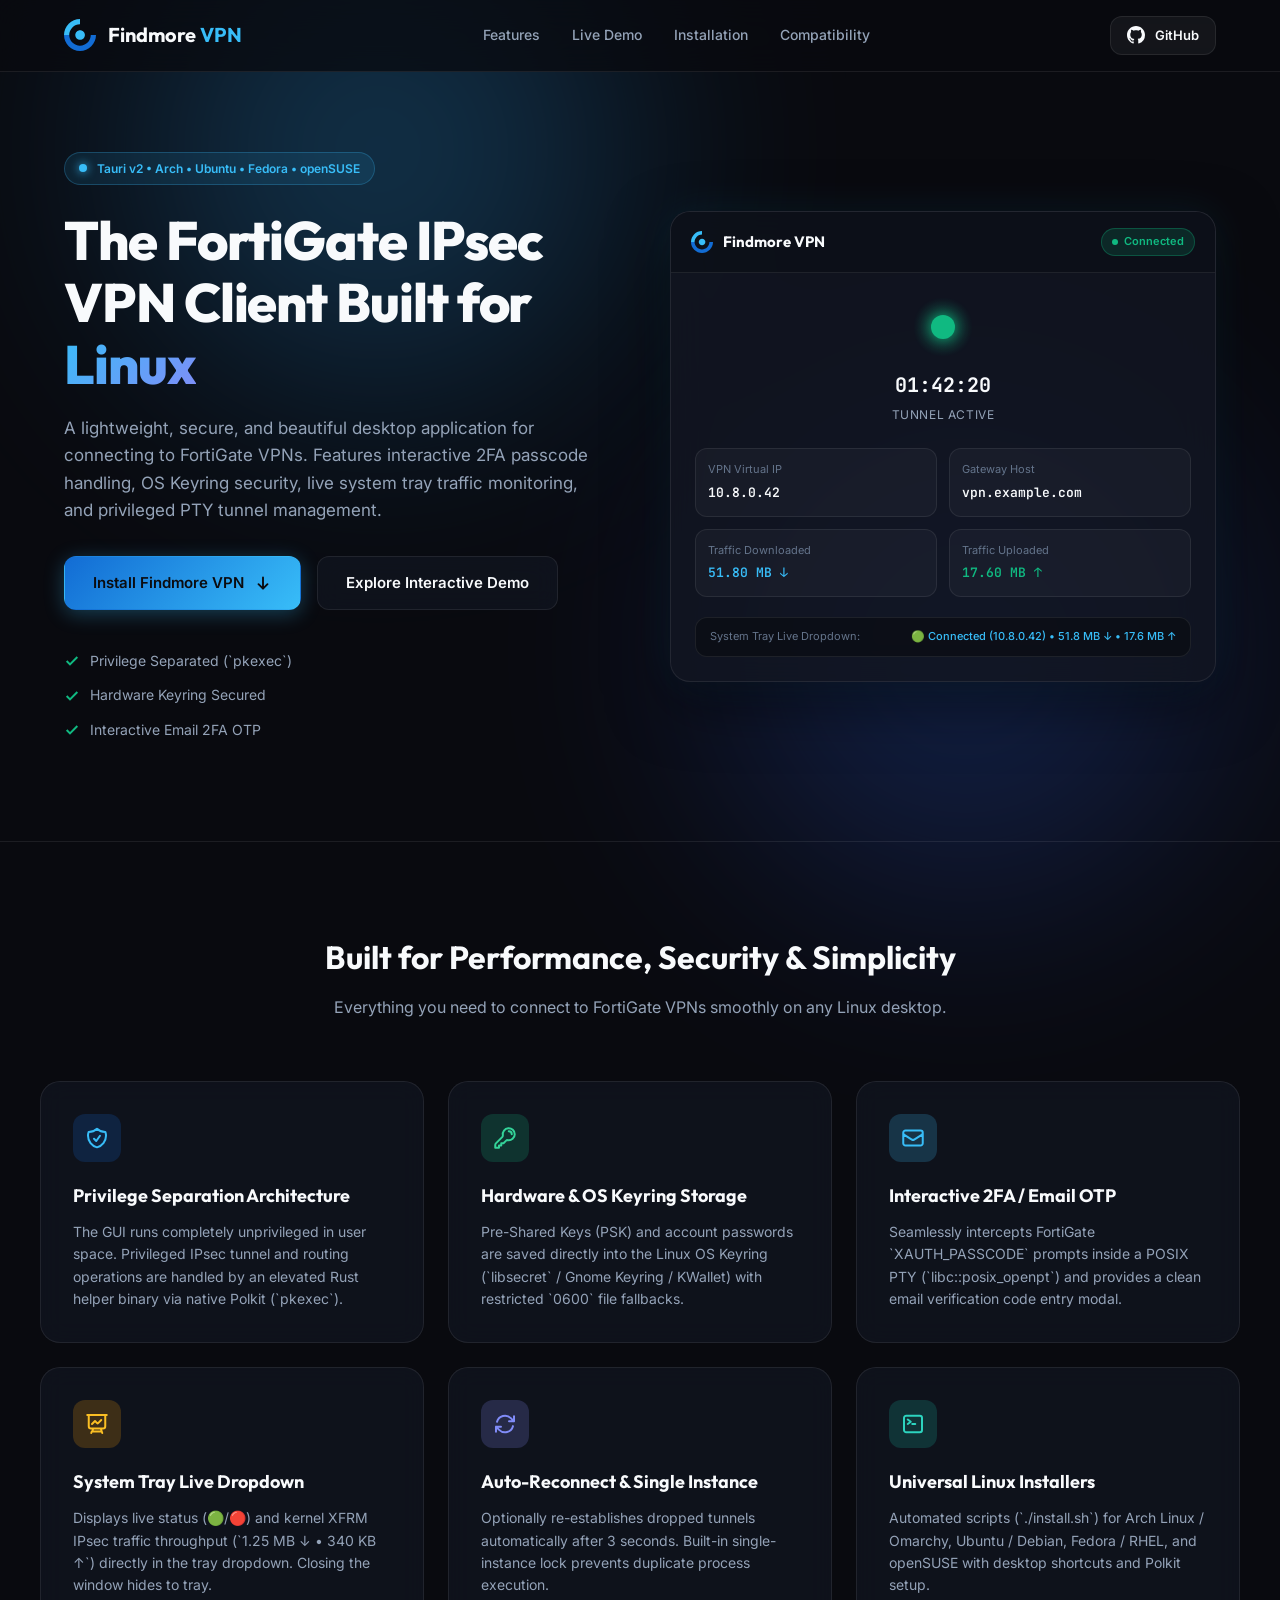
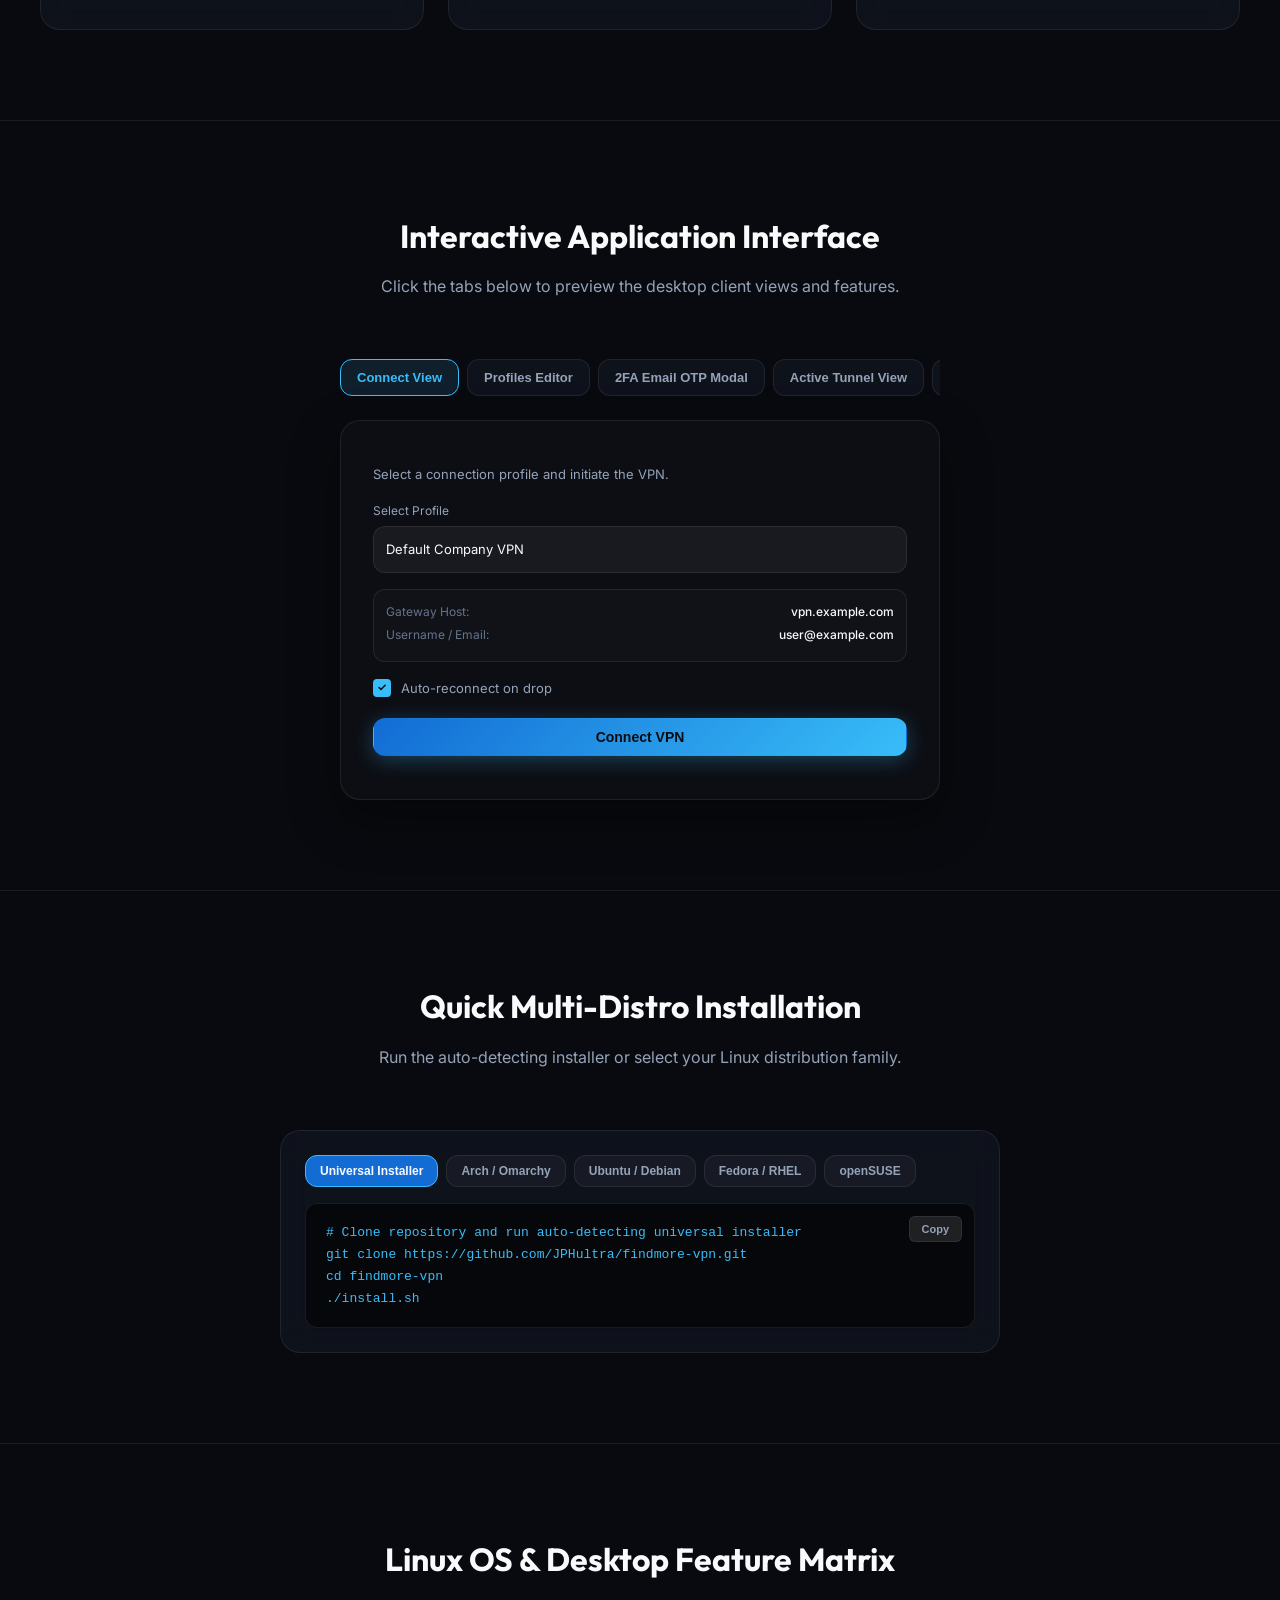
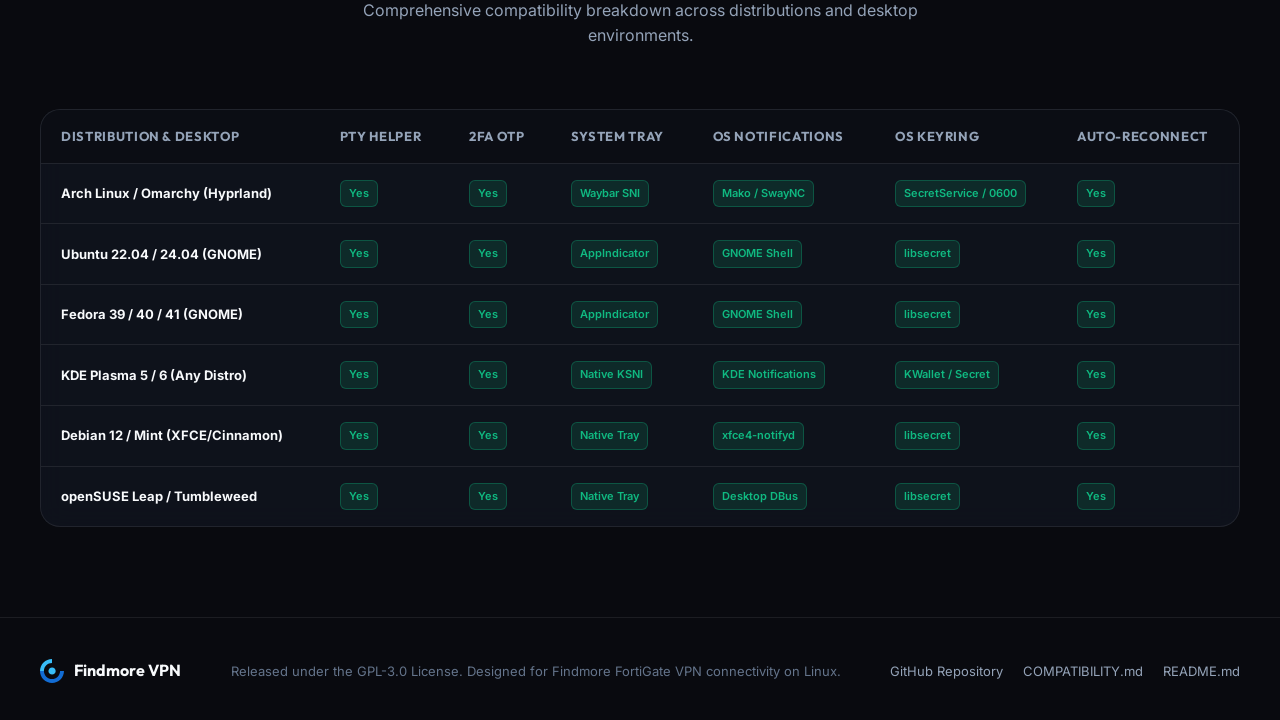
==== docs/index.html @ 44053bd9 "docs: initialize documentation site with landing page and custom branding assets" ====
<!DOCTYPE html>
<html lang="en">

<head>
  <meta charset="UTF-8">
  <meta name="viewport" content="width=device-width, initial-scale=1.0, viewport-fit=cover">
  <title>Findmore FortiGate VPN Client — Lightweight Linux Desktop GUI</title>
  <meta name="description"
    content="A lightweight, secure, and beautiful desktop application for connecting to FortiGate IPsec VPNs on Linux with interactive 2FA, system tray metrics, and OS Keyring integration.">
  <link rel="icon" type="image/svg+xml" href="./assets/findmore_simple_icon.svg">
  <link rel="preconnect" href="https://fonts.googleapis.com">
  <link rel="preconnect" href="https://fonts.gstatic.com" crossorigin>
  <link href="https://fonts.googleapis.com/css2?family=Inter:wght@400;500;600;700&family=Outfit:wght@600;700;800&family=JetBrains+Mono:wght@500;600&display=swap" rel="stylesheet">
  <link rel="stylesheet" href="./styles.css">
</head>

<body>
  <!-- BACKGROUND GLOW EFFECTS -->
  <div class="bg-glow glow-1"></div>
  <div class="bg-glow glow-2"></div>

  <!-- NAVIGATION HEADER -->
  <header class="navbar">
    <div class="nav-container">
      <a href="#" class="brand-link">
        <img src="./assets/findmore_simple_icon.svg" alt="Findmore Logo" class="brand-logo">
        <span class="brand-title">Findmore <span class="brand-accent">VPN</span></span>
      </a>

      <nav class="nav-links">
        <a href="#features">Features</a>
        <a href="#demo">Live Demo</a>
        <a href="#installation">Installation</a>
        <a href="#compatibility">Compatibility</a>
      </nav>

      <div class="nav-actions">
        <a href="https://github.com/JPHultra/findmore-vpn" target="_blank" rel="noopener" class="btn btn-nav">
          <svg class="btn-icon" viewBox="0 0 24 24" fill="currentColor">
            <path
              d="M12 0C5.37 0 0 5.37 0 12c0 5.31 3.435 9.795 8.205 11.385.6.105.825-.255.825-.57 0-.285-.015-1.23-.015-2.235-3.015.555-3.795-.735-4.035-1.41-.135-.345-.72-1.41-1.23-1.695-.42-.225-1.02-.78-.015-.795.945-.015 1.62.87 1.845 1.23 1.08 1.815 2.805 1.305 3.495.99.105-.78.42-1.305.765-1.605-2.67-.3-5.46-1.335-5.46-5.925 0-1.305.465-2.385 1.23-3.225-.12-.3-.54-1.53.12-3.18 0 0 1.005-.315 3.3 1.23.96-.27 1.98-.405 3-.405s2.04.135 3 .405c2.295-1.56 3.3-1.23 3.3-1.23.66 1.65.24 2.88.12 3.18.765.84 1.23 1.905 1.23 3.225 0 4.605-2.805 5.625-5.475 5.925.435.375.81 1.095.81 2.22 0 1.605-.015 2.895-.015 3.3 0 .315.225.69.825.57A12.02 12.02 0 0024 12c0-6.63-5.37-12-12-12z" />
          </svg>
          <span>GitHub</span>
        </a>
      </div>
    </div>
  </header>

  <main>
    <!-- HERO SECTION -->
    <section class="hero-section">
      <div class="hero-container">
        <div class="hero-content">
          <div class="badge-pill">
            <span class="pulse-dot"></span>
            <span>Tauri v2 • Arch • Ubuntu • Fedora • openSUSE</span>
          </div>

          <h1 class="hero-title">
            The FortiGate IPsec VPN Client Built for <span class="gradient-text">Linux</span>
          </h1>

          <p class="hero-description">
            A lightweight, secure, and beautiful desktop application for connecting to FortiGate VPNs. Features interactive 2FA passcode handling, OS Keyring security, live system tray traffic monitoring, and privileged PTY tunnel management.
          </p>

          <div class="hero-cta">
            <a href="#installation" class="btn btn-primary btn-hero">
              <span>Install Findmore VPN</span>
              <svg class="btn-icon" viewBox="0 0 24 24" fill="none" stroke="currentColor" stroke-width="2.5">
                <path stroke-linecap="round" stroke-linejoin="round" d="M12 4.5v15m0 0l6-6m-6 6l-6-6" />
              </svg>
            </a>
            <a href="#demo" class="btn btn-secondary btn-hero">
              <span>Explore Interactive Demo</span>
            </a>
          </div>

          <div class="hero-highlights">
            <div class="highlight-item">
              <svg class="check-icon" viewBox="0 0 24 24" fill="none" stroke="currentColor" stroke-width="3">
                <polyline points="20 6 9 17 4 12"></polyline>
              </svg>
              <span>Privilege Separated (`pkexec`)</span>
            </div>
            <div class="highlight-item">
              <svg class="check-icon" viewBox="0 0 24 24" fill="none" stroke="currentColor" stroke-width="3">
                <polyline points="20 6 9 17 4 12"></polyline>
              </svg>
              <span>Hardware Keyring Secured</span>
            </div>
            <div class="highlight-item">
              <svg class="check-icon" viewBox="0 0 24 24" fill="none" stroke="currentColor" stroke-width="3">
                <polyline points="20 6 9 17 4 12"></polyline>
              </svg>
              <span>Interactive Email 2FA OTP</span>
            </div>
          </div>
        </div>

        <!-- HERO APP PREVIEW MOCKUP -->
        <div class="hero-preview">
          <div class="app-card-frame">
            <div class="app-header-bar">
              <div class="app-title-group">
                <img src="./assets/findmore_simple_icon.svg" alt="App Logo" class="app-header-logo">
                <span class="app-header-text">Findmore VPN</span>
              </div>
              <div class="app-status-badge status-connected">
                <span class="status-dot"></span>
                <span>Connected</span>
              </div>
            </div>

            <div class="app-body-preview">
              <div class="hero-connected-hero">
                <div class="glowing-circle">
                  <div class="glow-core"></div>
                </div>
                <div class="uptime-badge">
                  <span id="demo-uptime">01:42:18</span>
                </div>
                <div class="hero-status-text">Tunnel Active</div>
              </div>

              <div class="preview-metrics-grid">
                <div class="preview-metric-box">
                  <span class="metric-label">VPN Virtual IP</span>
                  <span class="metric-value">10.8.0.42</span>
                </div>
                <div class="preview-metric-box">
                  <span class="metric-label">Gateway Host</span>
                  <span class="metric-value">vpn.example.com</span>
                </div>
                <div class="preview-metric-box">
                  <span class="metric-label">Traffic Downloaded</span>
                  <span class="metric-value text-accent">51.80 MB ↓</span>
                </div>
                <div class="preview-metric-box">
                  <span class="metric-label">Traffic Uploaded</span>
                  <span class="metric-value text-success">17.60 MB ↑</span>
                </div>
              </div>

              <div class="preview-tray-strip">
                <span class="tray-strip-label">System Tray Live Dropdown:</span>
                <span class="tray-strip-val">🟢 Connected (10.8.0.42) • 51.8 MB ↓ • 17.6 MB ↑</span>
              </div>
            </div>
          </div>
        </div>
      </div>
    </section>

    <!-- FEATURES GRID SECTION -->
    <section id="features" class="features-section">
      <div class="section-container">
        <div class="section-header">
          <h2 class="section-title">Built for Performance, Security & Simplicity</h2>
          <p class="section-subtitle">Everything you need to connect to FortiGate VPNs smoothly on any Linux desktop.</p>
        </div>

        <div class="features-grid">
          <!-- Feature 1 -->
          <div class="feature-card">
            <div class="feature-icon-wrapper icon-blue">
              <svg viewBox="0 0 24 24" fill="none" stroke="currentColor" stroke-width="2">
                <path stroke-linecap="round" stroke-linejoin="round"
                  d="M9 12.75L11.25 15 15 9.75m-3-7.036A11.959 11.959 0 013.598 6 11.99 11.99 0 003 9.749c0 5.592 3.824 10.29 9 11.623 5.176-1.332 9-6.03 9-11.622 0-1.31-.21-2.571-.598-3.751A11.959 11.959 0 0112 2.714z" />
              </svg>
            </div>
            <h3 class="feature-title">Privilege Separation Architecture</h3>
            <p class="feature-text">
              The GUI runs completely unprivileged in user space. Privileged IPsec tunnel and routing operations are handled by an elevated Rust helper binary via native Polkit (`pkexec`).
            </p>
          </div>

          <!-- Feature 2 -->
          <div class="feature-card">
            <div class="feature-icon-wrapper icon-emerald">
              <svg viewBox="0 0 24 24" fill="none" stroke="currentColor" stroke-width="2">
                <path stroke-linecap="round" stroke-linejoin="round"
                  d="M15.75 5.25a3 3 0 013 3m3 0a6 6 0 01-7.029 5.912c-.563-.097-1.159.026-1.563.43L10.5 17.25H8.25v2.25H6v2.25H2.25v-2.818c0-.597.237-1.17.659-1.591l6.499-6.499c.404-.404.527-1 .43-1.563A6 6 0 1121.75 8.25z" />
              </svg>
            </div>
            <h3 class="feature-title">Hardware & OS Keyring Storage</h3>
            <p class="feature-text">
              Pre-Shared Keys (PSK) and account passwords are saved directly into the Linux OS Keyring (`libsecret` / Gnome Keyring / KWallet) with restricted `0600` file fallbacks.
            </p>
          </div>

          <!-- Feature 3 -->
          <div class="feature-card">
            <div class="feature-icon-wrapper icon-sky">
              <svg viewBox="0 0 24 24" fill="none" stroke="currentColor" stroke-width="2">
                <path stroke-linecap="round" stroke-linejoin="round"
                  d="M21.75 6.75v10.5a2.25 2.25 0 01-2.25 2.25h-15a2.25 2.25 0 01-2.25-2.25V6.75m19.5 0A2.25 2.25 0 0019.5 4.5h-15a2.25 2.25 0 00-2.25 2.25m19.5 0v.243a2.25 2.25 0 01-1.07 1.916l-7.5 4.615a2.25 2.25 0 01-2.36 0L3.32 8.91a2.25 2.25 0 01-1.07-1.916V6.75" />
              </svg>
            </div>
            <h3 class="feature-title">Interactive 2FA / Email OTP</h3>
            <p class="feature-text">
              Seamlessly intercepts FortiGate `XAUTH_PASSCODE` prompts inside a POSIX PTY (`libc::posix_openpt`) and provides a clean email verification code entry modal.
            </p>
          </div>

          <!-- Feature 4 -->
          <div class="feature-card">
            <div class="feature-icon-wrapper icon-amber">
              <svg viewBox="0 0 24 24" fill="none" stroke="currentColor" stroke-width="2">
                <path stroke-linecap="round" stroke-linejoin="round"
                  d="M3.75 3v11.25A2.25 2.25 0 006 16.5h2.25M3.75 3h-1.5m1.5 0h16.5m0 0h1.5m-1.5 0v11.25A2.25 2.25 0 0118 16.5h-2.25m-7.5 0h7.5m-7.5 0l-1 3m8.5-3l1 3m0 0l.5 1.5m-1-1.5h-9.5m0 0l-.5 1.5m.75-9l3-3 2.1 2.1a.75.75 0 001.06 0l3.09-3.09" />
              </svg>
            </div>
            <h3 class="feature-title">System Tray Live Dropdown</h3>
            <p class="feature-text">
              Displays live status (🟢/🔴) and kernel XFRM IPsec traffic throughput (`1.25 MB ↓ • 340 KB ↑`) directly in the tray dropdown. Closing the window hides to tray.
            </p>
          </div>

          <!-- Feature 5 -->
          <div class="feature-card">
            <div class="feature-icon-wrapper icon-purple">
              <svg viewBox="0 0 24 24" fill="none" stroke="currentColor" stroke-width="2">
                <path stroke-linecap="round" stroke-linejoin="round"
                  d="M16.023 9.348h4.992v-.001M2.985 19.644v-4.992m0 0h4.992m-4.993 0l3.181 3.183a8.25 8.25 0 0013.803-3.7M4.031 9.865a8.25 8.25 0 0113.803-3.7l3.181 3.182m0-4.991v4.99" />
              </svg>
            </div>
            <h3 class="feature-title">Auto-Reconnect & Single Instance</h3>
            <p class="feature-text">
              Optionally re-establishes dropped tunnels automatically after 3 seconds. Built-in single-instance lock prevents duplicate process execution.
            </p>
          </div>

          <!-- Feature 6 -->
          <div class="feature-card">
            <div class="feature-icon-wrapper icon-teal">
              <svg viewBox="0 0 24 24" fill="none" stroke="currentColor" stroke-width="2">
                <path stroke-linecap="round" stroke-linejoin="round"
                  d="M6.75 7.5l3 2.25-3 2.25m4.5 0h3m-9 8.25h13.5A2.25 2.25 0 0021 18V6a2.25 2.25 0 00-2.25-2.25H5.25A2.25 2.25 0 003 6v12a2.25 2.25 0 002.25 2.25z" />
              </svg>
            </div>
            <h3 class="feature-title">Universal Linux Installers</h3>
            <p class="feature-text">
              Automated scripts (`./install.sh`) for Arch Linux / Omarchy, Ubuntu / Debian, Fedora / RHEL, and openSUSE with desktop shortcuts and Polkit setup.
            </p>
          </div>
        </div>
      </div>
    </section>

    <!-- INTERACTIVE DEMO / PREVIEW SECTION -->
    <section id="demo" class="demo-section">
      <div class="section-container">
        <div class="section-header">
          <h2 class="section-title">Interactive Application Interface</h2>
          <p class="section-subtitle">Click the tabs below to preview the desktop client views and features.</p>
        </div>

        <div class="demo-widget">
          <div class="demo-tabs">
            <button class="demo-tab-btn active" data-view="connect">Connect View</button>
            <button class="demo-tab-btn" data-view="profiles">Profiles Editor</button>
            <button class="demo-tab-btn" data-view="otp">2FA Email OTP Modal</button>
            <button class="demo-tab-btn" data-view="connected">Active Tunnel View</button>
            <button class="demo-tab-btn" data-view="logs">Log Drawer</button>
            <button class="demo-tab-btn" data-view="tray">System Tray Menu</button>
          </div>

          <div class="demo-window-frame">
            <!-- TAB 1: CONNECT VIEW -->
            <div id="demo-view-connect" class="demo-view-pane active">
              <div class="mock-form">
                <div class="mock-instructions">Select a connection profile and initiate the VPN.</div>

                <div class="mock-field">
                  <label>Select Profile</label>
                  <div class="mock-select">Default Company VPN</div>
                </div>

                <div class="mock-card">
                  <div class="mock-card-row">
                    <span class="label">Gateway Host:</span>
                    <span class="val">vpn.example.com</span>
                  </div>
                  <div class="mock-card-row">
                    <span class="label">Username / Email:</span>
                    <span class="val">user@example.com</span>
                  </div>
                </div>

                <div class="mock-checkbox-row">
                  <div class="mock-checkbox checked">✓</div>
                  <span>Auto-reconnect on drop</span>
                </div>

                <button class="btn btn-primary btn-block">Connect VPN</button>
              </div>
            </div>

            <!-- TAB 2: PROFILES EDITOR -->
            <div id="demo-view-profiles" class="demo-view-pane">
              <div class="mock-form">
                <div class="mock-instructions">Create, edit, or delete your VPN connection profiles.</div>

                <div class="mock-keyring-badge">
                  <svg viewBox="0 0 24 24" fill="none" stroke="currentColor" stroke-width="2" class="keyring-icon">
                    <path stroke-linecap="round" stroke-linejoin="round" d="M16.5 10.5V6.75a4.5 4.5 0 10-9 0v3.75m-.75 11.25h10.5a2.25 2.25 0 002.25-2.25v-6.75a2.25 2.25 0 00-2.25-2.25H6.75a2.25 2.25 0 00-2.25 2.25v6.75a2.25 2.25 0 002.25 2.25z" />
                  </svg>
                  <span>Credentials Secured in OS Keyring</span>
                </div>

                <div class="mock-field">
                  <label>Profile Name</label>
                  <div class="mock-input-field">Production Gateway</div>
                </div>

                <div class="mock-field">
                  <label>VPN Gateway Host / IP</label>
                  <div class="mock-input-field">vpn.example.com</div>
                </div>

                <div class="mock-field">
                  <label>Remote Identity (IP)</label>
                  <div class="mock-input-field">203.0.113.50</div>
                </div>

                <div class="mock-field">
                  <label>Username / Email</label>
                  <div class="mock-input-field">user@example.com</div>
                </div>

                <div class="mock-field">
                  <label>Pre-Shared Key (PSK)</label>
                  <div class="mock-input-field">•••••••••••••••• 👁️</div>
                </div>

                <div class="mock-field">
                  <label>Account Password</label>
                  <div class="mock-input-field">•••••••••••••••• 👁️</div>
                </div>

                <div class="mock-btn-group">
                  <button class="btn btn-danger">Delete Profile</button>
                  <button class="btn btn-primary">Save Profile</button>
                </div>
              </div>
            </div>

            <!-- TAB 3: OTP MODAL -->
            <div id="demo-view-otp" class="demo-view-pane">
              <div class="mock-otp-modal">
                <div class="otp-badge-icon">✉️</div>
                <h3 class="mock-heading">Two-Factor Authentication</h3>
                <p class="mock-subtext">Please enter the security verification code sent to your email.</p>

                <div class="mock-input-box">849201</div>

                <div class="mock-btn-group">
                  <button class="btn btn-secondary">Cancel</button>
                  <button class="btn btn-primary">Verify Code</button>
                </div>
              </div>
            </div>

            <!-- TAB 4: CONNECTED -->
            <div id="demo-view-connected" class="demo-view-pane">
              <div class="mock-connected-hero">
                <div class="glowing-circle">
                  <div class="glow-core"></div>
                </div>
                <div class="uptime-badge">
                  <span>00:45:12</span>
                </div>
                <div class="connection-status-text">Connected</div>
              </div>

              <div class="mock-info-card">
                <div class="mock-info-row">
                  <span>VPN Virtual IP</span>
                  <span class="val">10.8.0.42</span>
                </div>
                <div class="mock-info-row">
                  <span>Gateway Host</span>
                  <span class="val">vpn.example.com</span>
                </div>
                <div class="mock-info-row">
                  <span>Remote Identity</span>
                  <span class="val">203.0.113.50</span>
                </div>
                <div class="mock-info-row">
                  <span>Protocol / Mode</span>
                  <span class="val">ESP / NAT-T</span>
                </div>
              </div>

              <div class="mock-traffic-strip">
                <div>⬇️ 12.45 MB Received</div>
                <div>⬆️ 3.82 MB Sent</div>
              </div>

              <button class="btn btn-danger btn-block" style="margin-top:16px;">Disconnect</button>
            </div>

            <!-- TAB 5: LOG DRAWER -->
            <div id="demo-view-logs" class="demo-view-pane">
              <div class="mock-log-drawer">
                <div class="mock-log-header">
                  <div class="mock-log-tabs">
                    <span class="tab active">Session Logs</span>
                    <span class="tab">Engine Logs</span>
                  </div>
                  <div class="mock-log-actions">
                    <span class="btn-sm">Copy</span>
                    <span class="btn-sm">Export</span>
                    <span class="btn-sm">Clear</span>
                  </div>
                </div>
                <div class="mock-log-content">
                  <code>[11:20:01] Initialized Findmore VPN client GUI.
[11:20:05] Connecting to profile 'Production Gateway' (vpn.example.com)...
[11:20:06] Initiating Aggressive Mode IKE_SA to 203.0.113.50...
[11:20:07] Intercepted XAuth 2FA Email Code prompt.
[11:20:12] Submitting 2FA passcode to tunnel...
[11:20:13] XAuth authentication successful! Virtual IP 10.8.0.42 installed.
[11:20:13] CHILD_SA established. IPsec ESP tunnel active.</code>
                </div>
              </div>
            </div>

            <!-- TAB 6: TRAY DROPDOWN -->
            <div id="demo-view-tray" class="demo-view-pane">
              <div class="mock-tray-menu">
                <div class="tray-menu-item item-status">🟢 &nbsp;Status: Connected (10.8.0.42)</div>
                <div class="tray-menu-item item-traffic">📊 &nbsp;Traffic: 12.45 MB ↓ &nbsp;•&nbsp; 3.82 MB ↑</div>
                <div class="tray-divider"></div>
                <div class="tray-menu-item action">🖥️ &nbsp;&nbsp;Open Dashboard</div>
                <div class="tray-menu-item action">📥 &nbsp;&nbsp;Hide to System Tray</div>
                <div class="tray-menu-item action text-danger">❌ &nbsp;&nbsp;Quit Findmore VPN</div>
              </div>
            </div>
          </div>
        </div>
      </div>
    </section>

    <!-- INSTALLATION SECTION -->
    <section id="installation" class="install-section">
      <div class="section-container">
        <div class="section-header">
          <h2 class="section-title">Quick Multi-Distro Installation</h2>
          <p class="section-subtitle">Run the auto-detecting installer or select your Linux distribution family.</p>
        </div>

        <div class="installer-card">
          <div class="installer-tabs">
            <button class="installer-tab-btn active" data-distro="auto">Universal Installer</button>
            <button class="installer-tab-btn" data-distro="arch">Arch / Omarchy</button>
            <button class="installer-tab-btn" data-distro="debian">Ubuntu / Debian</button>
            <button class="installer-tab-btn" data-distro="fedora">Fedora / RHEL</button>
            <button class="installer-tab-btn" data-distro="opensuse">openSUSE</button>
          </div>

          <div class="code-block">
            <pre><code id="installer-code-text"># Clone repository and run auto-detecting universal installer
git clone https://github.com/JPHultra/findmore-vpn.git
cd findmore-vpn
./install.sh</code></pre>
            <button id="btn-copy-code" class="btn-copy">
              <span>Copy</span>
            </button>
          </div>
        </div>
      </div>
    </section>

    <!-- COMPATIBILITY TABLE SECTION -->
    <section id="compatibility" class="compat-section">
      <div class="section-container">
        <div class="section-header">
          <h2 class="section-title">Linux OS & Desktop Feature Matrix</h2>
          <p class="section-subtitle">Comprehensive compatibility breakdown across distributions and desktop environments.</p>
        </div>

        <div class="table-wrapper">
          <table class="compat-table">
            <thead>
              <tr>
                <th>Distribution & Desktop</th>
                <th>PTY Helper</th>
                <th>2FA OTP</th>
                <th>System Tray</th>
                <th>OS Notifications</th>
                <th>OS Keyring</th>
                <th>Auto-Reconnect</th>
              </tr>
            </thead>
            <tbody>
              <tr>
                <td><strong>Arch Linux / Omarchy (Hyprland)</strong></td>
                <td><span class="badge badge-yes">Yes</span></td>
                <td><span class="badge badge-yes">Yes</span></td>
                <td><span class="badge badge-yes">Waybar SNI</span></td>
                <td><span class="badge badge-yes">Mako / SwayNC</span></td>
                <td><span class="badge badge-yes">SecretService / 0600</span></td>
                <td><span class="badge badge-yes">Yes</span></td>
              </tr>
              <tr>
                <td><strong>Ubuntu 22.04 / 24.04 (GNOME)</strong></td>
                <td><span class="badge badge-yes">Yes</span></td>
                <td><span class="badge badge-yes">Yes</span></td>
                <td><span class="badge badge-yes">AppIndicator</span></td>
                <td><span class="badge badge-yes">GNOME Shell</span></td>
                <td><span class="badge badge-yes">libsecret</span></td>
                <td><span class="badge badge-yes">Yes</span></td>
              </tr>
              <tr>
                <td><strong>Fedora 39 / 40 / 41 (GNOME)</strong></td>
                <td><span class="badge badge-yes">Yes</span></td>
                <td><span class="badge badge-yes">Yes</span></td>
                <td><span class="badge badge-yes">AppIndicator</span></td>
                <td><span class="badge badge-yes">GNOME Shell</span></td>
                <td><span class="badge badge-yes">libsecret</span></td>
                <td><span class="badge badge-yes">Yes</span></td>
              </tr>
              <tr>
                <td><strong>KDE Plasma 5 / 6 (Any Distro)</strong></td>
                <td><span class="badge badge-yes">Yes</span></td>
                <td><span class="badge badge-yes">Yes</span></td>
                <td><span class="badge badge-yes">Native KSNI</span></td>
                <td><span class="badge badge-yes">KDE Notifications</span></td>
                <td><span class="badge badge-yes">KWallet / Secret</span></td>
                <td><span class="badge badge-yes">Yes</span></td>
              </tr>
              <tr>
                <td><strong>Debian 12 / Mint (XFCE/Cinnamon)</strong></td>
                <td><span class="badge badge-yes">Yes</span></td>
                <td><span class="badge badge-yes">Yes</span></td>
                <td><span class="badge badge-yes">Native Tray</span></td>
                <td><span class="badge badge-yes">xfce4-notifyd</span></td>
                <td><span class="badge badge-yes">libsecret</span></td>
                <td><span class="badge badge-yes">Yes</span></td>
              </tr>
              <tr>
                <td><strong>openSUSE Leap / Tumbleweed</strong></td>
                <td><span class="badge badge-yes">Yes</span></td>
                <td><span class="badge badge-yes">Yes</span></td>
                <td><span class="badge badge-yes">Native Tray</span></td>
                <td><span class="badge badge-yes">Desktop DBus</span></td>
                <td><span class="badge badge-yes">libsecret</span></td>
                <td><span class="badge badge-yes">Yes</span></td>
              </tr>
            </tbody>
          </table>
        </div>
      </div>
    </section>
  </main>

  <!-- FOOTER -->
  <footer class="footer">
    <div class="footer-container">
      <div class="footer-brand">
        <img src="./assets/findmore_simple_icon.svg" alt="Findmore Logo" class="footer-logo">
        <span class="footer-title">Findmore VPN</span>
      </div>

      <p class="footer-text">
        Released under the GPL-3.0 License. Designed for Findmore FortiGate VPN connectivity on Linux.
      </p>

      <div class="footer-links">
        <a href="https://github.com/JPHultra/findmore-vpn" target="_blank" rel="noopener">GitHub Repository</a>
        <a href="https://github.com/JPHultra/findmore-vpn/blob/main/COMPATIBILITY.md" target="_blank" rel="noopener">COMPATIBILITY.md</a>
        <a href="https://github.com/JPHultra/findmore-vpn/blob/main/README.md" target="_blank" rel="noopener">README.md</a>
      </div>
    </div>
  </footer>

  <script src="./app.js"></script>
</body>

</html>
---- docs/styles.css ----
/* FINDMORE VPN GITHUB PAGES LANDING PAGE STYLES */

:root {
  --color-bg: #090a0f;
  --color-surface: rgba(18, 22, 34, 0.7);
  --color-surface-hover: rgba(28, 35, 54, 0.85);
  --color-surface-border: rgba(255, 255, 255, 0.08);
  --color-surface-highlight: rgba(56, 189, 248, 0.12);

  --color-primary: #38bdf8;
  --color-primary-dark: #126CD4;
  --color-success: #10b981;
  --color-danger: #ef4444;
  --color-warning: #f59e0b;

  --text-main: #f8fafc;
  --text-muted: #94a3b8;
  --text-dim: #64748b;

  --font-sans: 'Inter', system-ui, -apple-system, sans-serif;
  --font-heading: 'Outfit', system-ui, sans-serif;
  --font-mono: 'JetBrains Mono', monospace;

  --radius-sm: 6px;
  --radius-md: 12px;
  --radius-lg: 20px;
  --radius-pill: 9999px;

  --transition-fast: 0.15s ease;
  --transition-normal: 0.25s cubic-bezier(0.4, 0, 0.2, 1);
}

*, *::before, *::after {
  box-sizing: border-box;
  margin: 0;
  padding: 0;
}

html {
  scroll-behavior: smooth;
  color-scheme: dark;
}

body {
  background-color: var(--color-bg);
  color: var(--text-main);
  font-family: var(--font-sans);
  line-height: 1.6;
  overflow-x: hidden;
  min-height: 100vh;
}

/* BACKGROUND GLOWS */
.bg-glow {
  position: absolute;
  width: 500px;
  height: 500px;
  border-radius: 50%;
  filter: blur(120px);
  opacity: 0.25;
  pointer-events: none;
  z-index: 0;
}

.glow-1 {
  top: -100px;
  left: 10%;
  background: radial-gradient(circle, var(--color-primary) 0%, var(--color-primary-dark) 100%);
}

.glow-2 {
  top: 400px;
  right: 5%;
  background: radial-gradient(circle, var(--color-primary-dark) 0%, #4f46e5 100%);
}

/* NAVBAR */
.navbar {
  position: sticky;
  top: 0;
  z-index: 100;
  backdrop-filter: blur(16px);
  -webkit-backdrop-filter: blur(16px);
  background-color: rgba(9, 10, 15, 0.75);
  border-bottom: 1px solid var(--color-surface-border);
}

.nav-container {
  max-width: 1200px;
  margin: 0 auto;
  padding: 16px 24px;
  display: flex;
  justify-content: space-between;
  align-items: center;
}

.brand-link {
  display: flex;
  align-items: center;
  gap: 12px;
  text-decoration: none;
}

.brand-logo {
  width: 32px;
  height: 32px;
}

.brand-title {
  font-family: var(--font-heading);
  font-size: 20px;
  font-weight: 700;
  color: var(--text-main);
}

.brand-accent {
  color: var(--color-primary);
}

.nav-links {
  display: flex;
  gap: 32px;
}

.nav-links a {
  color: var(--text-muted);
  text-decoration: none;
  font-size: 14px;
  font-weight: 500;
  transition: var(--transition-fast);
}

.nav-links a:hover {
  color: var(--color-primary);
}

/* BUTTONS */
.btn {
  display: inline-flex;
  align-items: center;
  justify-content: center;
  gap: 10px;
  padding: 10px 20px;
  font-size: 14px;
  font-weight: 600;
  border-radius: var(--radius-md);
  text-decoration: none;
  cursor: pointer;
  transition: var(--transition-normal);
  border: 1px solid transparent;
}

.btn-icon {
  width: 18px;
  height: 18px;
}

.btn-primary {
  background: linear-gradient(135deg, var(--color-primary-dark) 0%, var(--color-primary) 100%);
  color: #0b0c10;
  box-shadow: 0 4px 20px rgba(56, 189, 248, 0.3);
}

.btn-primary:hover {
  transform: translateY(-2px);
  box-shadow: 0 6px 25px rgba(56, 189, 248, 0.45);
}

.btn-secondary {
  background-color: var(--color-surface);
  border: 1px solid var(--color-surface-border);
  color: var(--text-main);
  backdrop-filter: blur(12px);
}

.btn-secondary:hover {
  background-color: var(--color-surface-hover);
  border-color: var(--color-primary);
  transform: translateY(-2px);
}

.btn-nav {
  background-color: rgba(255, 255, 255, 0.05);
  border: 1px solid var(--color-surface-border);
  color: var(--text-main);
  padding: 8px 16px;
  font-size: 13px;
}

.btn-nav:hover {
  background-color: rgba(255, 255, 255, 0.1);
  border-color: var(--color-primary);
}

/* HERO SECTION */
.hero-section {
  position: relative;
  z-index: 1;
  padding: 80px 24px 100px;
  max-width: 1200px;
  margin: 0 auto;
}

.hero-container {
  display: grid;
  grid-template-columns: 1fr 1fr;
  gap: 60px;
  align-items: center;
}

.badge-pill {
  display: inline-flex;
  align-items: center;
  gap: 10px;
  background-color: rgba(56, 189, 248, 0.1);
  border: 1px solid rgba(56, 189, 248, 0.25);
  color: var(--color-primary);
  padding: 6px 14px;
  border-radius: var(--radius-pill);
  font-size: 12px;
  font-weight: 600;
  margin-bottom: 24px;
}

.pulse-dot {
  width: 8px;
  height: 8px;
  border-radius: 50%;
  background-color: var(--color-primary);
  box-shadow: 0 0 10px var(--color-primary);
  animation: pulse-animation 2s infinite;
}

@keyframes pulse-animation {
  0% { transform: scale(0.95); box-shadow: 0 0 0 0 rgba(56, 189, 248, 0.7); }
  70% { transform: scale(1); box-shadow: 0 0 0 8px rgba(56, 189, 248, 0); }
  100% { transform: scale(0.95); box-shadow: 0 0 0 0 rgba(56, 189, 248, 0); }
}

.hero-title {
  font-family: var(--font-heading);
  font-size: clamp(36px, 5vw, 54px);
  font-weight: 800;
  line-height: 1.15;
  letter-spacing: -0.02em;
  margin-bottom: 20px;
}

.gradient-text {
  background: linear-gradient(135deg, #38bdf8 0%, #818cf8 100%);
  -webkit-background-clip: text;
  -webkit-text-fill-color: transparent;
}

.hero-description {
  color: var(--text-muted);
  font-size: 17px;
  margin-bottom: 32px;
  max-width: 540px;
}

.hero-cta {
  display: flex;
  gap: 16px;
  margin-bottom: 40px;
  flex-wrap: wrap;
}

.btn-hero {
  padding: 14px 28px;
  font-size: 15px;
}

.hero-highlights {
  display: flex;
  flex-direction: column;
  gap: 12px;
}

.highlight-item {
  display: flex;
  align-items: center;
  gap: 10px;
  font-size: 14px;
  color: var(--text-muted);
}

.check-icon {
  width: 16px;
  height: 16px;
  color: var(--color-success);
}

/* HERO PREVIEW MOCKUP */
.hero-preview {
  position: relative;
}

.app-card-frame {
  background-color: rgba(18, 22, 34, 0.85);
  border: 1px solid var(--color-surface-border);
  border-radius: var(--radius-lg);
  backdrop-filter: blur(20px);
  box-shadow: 0 20px 60px rgba(0, 0, 0, 0.5), 0 0 40px rgba(56, 189, 248, 0.1);
  overflow: hidden;
}

.app-header-bar {
  padding: 16px 20px;
  border-bottom: 1px solid var(--color-surface-border);
  display: flex;
  justify-content: space-between;
  align-items: center;
  background-color: rgba(9, 10, 15, 0.4);
}

.app-title-group {
  display: flex;
  align-items: center;
  gap: 10px;
}

.app-header-logo {
  width: 22px;
  height: 22px;
}

.app-header-text {
  font-family: var(--font-heading);
  font-size: 15px;
  font-weight: 700;
}

.app-status-badge {
  display: flex;
  align-items: center;
  gap: 6px;
  padding: 4px 10px;
  border-radius: var(--radius-pill);
  font-size: 11px;
  font-weight: 600;

  background-color: rgba(16, 185, 129, 0.15);
  color: var(--color-success);
  border: 1px solid rgba(16, 185, 129, 0.3);
}

.status-dot {
  width: 6px;
  height: 6px;
  border-radius: 50%;
  background-color: var(--color-success);
}

.app-body-preview {
  padding: 24px;
}

.hero-connected-hero {
  text-align: center;
  margin-bottom: 24px;
}

.glowing-circle {
  width: 60px;
  height: 60px;
  border-radius: 50%;
  background: radial-gradient(circle, rgba(16, 185, 129, 0.3) 0%, transparent 70%);
  display: flex;
  align-items: center;
  justify-content: center;
  margin: 0 auto 12px;
}

.glow-core {
  width: 24px;
  height: 24px;
  border-radius: 50%;
  background-color: var(--color-success);
  box-shadow: 0 0 15px var(--color-success);
}

.uptime-badge {
  font-family: var(--font-mono);
  font-size: 20px;
  font-weight: 700;
  color: var(--text-main);
}

.hero-status-text {
  font-size: 12px;
  color: var(--text-muted);
  text-transform: uppercase;
  letter-spacing: 0.05em;
  margin-top: 4px;
}

.preview-metrics-grid {
  display: grid;
  grid-template-columns: 1fr 1fr;
  gap: 12px;
  margin-bottom: 20px;
}

.preview-metric-box {
  background-color: rgba(255, 255, 255, 0.03);
  border: 1px solid var(--color-surface-border);
  padding: 12px;
  border-radius: var(--radius-md);
  display: flex;
  flex-direction: column;
}

.metric-label {
  font-size: 11px;
  color: var(--text-dim);
  margin-bottom: 4px;
}

.metric-value {
  font-size: 13px;
  font-weight: 600;
  color: var(--text-main);
  font-family: var(--font-mono);
}

.text-accent { color: var(--color-primary); }
.text-success { color: var(--color-success); }

.preview-tray-strip {
  background-color: rgba(9, 10, 15, 0.6);
  border: 1px solid var(--color-surface-border);
  padding: 10px 14px;
  border-radius: var(--radius-md);
  font-size: 11px;
  display: flex;
  justify-content: space-between;
  align-items: center;
}

.tray-strip-label { color: var(--text-dim); }
.tray-strip-val { color: var(--color-primary); font-weight: 500; }

/* SECTIONS COMMON */
.features-section, .demo-section, .install-section, .compat-section {
  position: relative;
  z-index: 1;
  padding: 90px 24px;
  border-top: 1px solid var(--color-surface-border);
}

.section-container {
  max-width: 1200px;
  margin: 0 auto;
}

.section-header {
  text-align: center;
  max-width: 640px;
  margin: 0 auto 60px;
}

.section-title {
  font-family: var(--font-heading);
  font-size: 32px;
  font-weight: 700;
  margin-bottom: 12px;
}

.section-subtitle {
  color: var(--text-muted);
  font-size: 16px;
}

/* FEATURES GRID */
.features-grid {
  display: grid;
  grid-template-columns: repeat(auto-fit, minmax(320px, 1fr));
  gap: 24px;
}

.feature-card {
  background-color: var(--color-surface);
  border: 1px solid var(--color-surface-border);
  padding: 32px;
  border-radius: var(--radius-lg);
  backdrop-filter: blur(12px);
  transition: var(--transition-normal);
}

.feature-card:hover {
  transform: translateY(-4px);
  border-color: var(--color-primary);
  box-shadow: 0 12px 30px rgba(0, 0, 0, 0.3);
}

.feature-icon-wrapper {
  width: 48px;
  height: 48px;
  border-radius: var(--radius-md);
  display: flex;
  align-items: center;
  justify-content: center;
  margin-bottom: 20px;
}

.feature-icon-wrapper svg {
  width: 24px;
  height: 24px;
}

.icon-blue { background-color: rgba(18, 108, 212, 0.2); color: #38bdf8; }
.icon-emerald { background-color: rgba(16, 185, 129, 0.2); color: #34d399; }
.icon-sky { background-color: rgba(56, 189, 248, 0.2); color: #38bdf8; }
.icon-amber { background-color: rgba(245, 158, 11, 0.2); color: #fbbf24; }
.icon-purple { background-color: rgba(129, 140, 248, 0.2); color: #818cf8; }
.icon-teal { background-color: rgba(20, 184, 166, 0.2); color: #2dd4bf; }

.feature-title {
  font-family: var(--font-heading);
  font-size: 18px;
  font-weight: 700;
  margin-bottom: 10px;
}

.feature-text {
  color: var(--text-muted);
  font-size: 14px;
  line-height: 1.6;
}

/* DEMO SECTION */
.demo-widget {
  max-width: 600px;
  margin: 0 auto;
}

.demo-tabs {
  display: flex;
  gap: 8px;
  margin-bottom: 20px;
  overflow-x: auto;
  padding-bottom: 4px;
}

.demo-tab-btn {
  background-color: var(--color-surface);
  border: 1px solid var(--color-surface-border);
  color: var(--text-muted);
  padding: 10px 16px;
  border-radius: var(--radius-md);
  font-size: 13px;
  font-weight: 600;
  cursor: pointer;
  transition: var(--transition-fast);
  white-space: nowrap;
}

.demo-tab-btn.active, .demo-tab-btn:hover {
  background-color: var(--color-surface-highlight);
  border-color: var(--color-primary);
  color: var(--color-primary);
}

.demo-window-frame {
  background-color: #0d0e14;
  border: 1px solid var(--color-surface-border);
  border-radius: var(--radius-lg);
  padding: 32px;
  box-shadow: 0 20px 50px rgba(0, 0, 0, 0.4);
  min-height: 380px;
  display: flex;
  align-items: center;
  justify-content: center;
}

.demo-view-pane {
  display: none;
  width: 100%;
}

.demo-view-pane.active {
  display: block;
  animation: fadeIn 0.25s ease;
}

@keyframes fadeIn {
  from { opacity: 0; transform: translateY(6px); }
  to { opacity: 1; transform: translateY(0); }
}

/* DEMO FORM STYLES */
.mock-instructions { font-size: 13px; color: var(--text-muted); margin-bottom: 16px; }
.mock-field { margin-bottom: 16px; }
.mock-field label { display: block; font-size: 12px; color: var(--text-muted); margin-bottom: 6px; }
.mock-select, .mock-input-box { background: rgba(255,255,255,0.05); border: 1px solid var(--color-surface-border); padding: 12px; border-radius: var(--radius-md); font-size: 13px; }
.mock-card { background: rgba(255,255,255,0.02); border: 1px solid var(--color-surface-border); padding: 12px; border-radius: var(--radius-md); margin-bottom: 16px; }
.mock-card-row { display: flex; justify-content: space-between; font-size: 12px; margin-bottom: 4px; }
.mock-card-row .label { color: var(--text-dim); }
.mock-card-row .val { color: var(--text-main); font-weight: 500; }
.mock-checkbox-row { display: flex; align-items: center; gap: 10px; font-size: 13px; color: var(--text-muted); margin-bottom: 20px; }
.mock-checkbox { width: 18px; height: 18px; background: var(--color-primary); color: #0b0c10; border-radius: 4px; display: flex; align-items: center; justify-content: center; font-size: 11px; font-weight: bold; }
.btn-block { width: 100%; }

.mock-keyring-badge { display: flex; align-items: center; justify-content: center; gap: 8px; background: rgba(56,189,248,0.1); border: 1px solid rgba(56,189,248,0.3); color: var(--color-primary); padding: 8px 12px; border-radius: var(--radius-md); font-size: 12px; font-weight: 600; margin-bottom: 16px; }
.keyring-icon { width: 16px; height: 16px; }
.mock-input-field { background: rgba(255,255,255,0.05); border: 1px solid var(--color-surface-border); padding: 10px 12px; border-radius: var(--radius-md); font-size: 13px; color: var(--text-main); }

.mock-otp-modal { text-align: center; }
.otp-badge-icon { font-size: 32px; margin-bottom: 12px; }
.mock-heading { font-family: var(--font-heading); font-size: 20px; font-weight: 700; margin-bottom: 6px; }
.mock-subtext { font-size: 13px; color: var(--text-muted); margin-bottom: 20px; }
.mock-input-box { width: 180px; margin: 0 auto 20px; font-family: var(--font-mono); font-size: 18px; font-weight: 700; letter-spacing: 0.2em; text-align: center; color: var(--color-primary); }
.mock-btn-group { display: flex; gap: 12px; justify-content: center; }

.mock-connected-hero { text-align: center; margin-bottom: 20px; }
.mock-info-card { background: rgba(255,255,255,0.03); border: 1px solid var(--color-surface-border); border-radius: var(--radius-md); padding: 12px; margin-bottom: 16px; }
.mock-info-row { display: flex; justify-content: space-between; font-size: 12px; margin-bottom: 6px; }
.mock-info-row .val { font-family: var(--font-mono); color: var(--color-primary); }
.mock-traffic-strip { display: flex; justify-content: space-around; font-size: 12px; font-weight: 600; color: var(--color-success); background: rgba(16,185,129,0.1); padding: 10px; border-radius: var(--radius-md); }

.mock-log-drawer { background: #080a0f; border: 1px solid var(--color-surface-border); border-radius: var(--radius-md); overflow: hidden; }
.mock-log-header { display: flex; justify-content: space-between; align-items: center; background: rgba(255,255,255,0.04); padding: 8px 12px; border-bottom: 1px solid var(--color-surface-border); }
.mock-log-tabs { display: flex; gap: 12px; font-size: 12px; font-weight: 600; }
.mock-log-tabs .tab { color: var(--text-muted); cursor: pointer; }
.mock-log-tabs .tab.active { color: var(--color-primary); border-bottom: 2px solid var(--color-primary); }
.mock-log-actions { display: flex; gap: 6px; }
.mock-log-actions .btn-sm { font-size: 10px; font-weight: 600; background: rgba(255,255,255,0.08); border: 1px solid var(--color-surface-border); padding: 3px 8px; border-radius: 4px; color: var(--text-muted); }
.mock-log-content { padding: 12px; font-family: var(--font-mono); font-size: 11px; color: #a7f3d0; line-height: 1.5; text-align: left; }

.mock-tray-menu { background: #161a26; border: 1px solid var(--color-surface-border); border-radius: var(--radius-md); width: 280px; margin: 0 auto; overflow: hidden; box-shadow: 0 10px 30px rgba(0,0,0,0.5); }
.tray-menu-item { padding: 10px 14px; font-size: 12px; color: var(--text-muted); font-family: var(--font-sans); }
.tray-menu-item.action { cursor: pointer; color: var(--text-main); }
.tray-menu-item.action:hover { background: rgba(56,189,248,0.15); color: var(--color-primary); }
.tray-divider { height: 1px; background: var(--color-surface-border); margin: 4px 0; }
.text-danger { color: var(--color-danger) !important; }

/* INSTALLATION SECTION */
.installer-card {
  max-width: 720px;
  margin: 0 auto;
  background-color: var(--color-surface);
  border: 1px solid var(--color-surface-border);
  border-radius: var(--radius-lg);
  padding: 24px;
  backdrop-filter: blur(16px);
}

.installer-tabs {
  display: flex;
  gap: 8px;
  margin-bottom: 16px;
  flex-wrap: wrap;
}

.installer-tab-btn {
  background-color: rgba(255, 255, 255, 0.04);
  border: 1px solid var(--color-surface-border);
  color: var(--text-muted);
  padding: 8px 14px;
  border-radius: var(--radius-md);
  font-size: 12px;
  font-weight: 600;
  cursor: pointer;
  transition: var(--transition-fast);
}

.installer-tab-btn.active, .installer-tab-btn:hover {
  background-color: var(--color-primary-dark);
  border-color: var(--color-primary);
  color: var(--text-main);
}

.code-block {
  position: relative;
  background-color: #06070a;
  border: 1px solid var(--color-surface-border);
  border-radius: var(--radius-md);
  padding: 18px 20px;
}

.code-block pre {
  font-family: var(--font-mono);
  font-size: 13px;
  color: #38bdf8;
  white-space: pre-wrap;
  word-break: break-all;
}

.btn-copy {
  position: absolute;
  top: 12px;
  right: 12px;
  background-color: rgba(255, 255, 255, 0.1);
  border: 1px solid var(--color-surface-border);
  color: var(--text-muted);
  padding: 6px 12px;
  border-radius: var(--radius-sm);
  font-size: 11px;
  font-weight: 600;
  cursor: pointer;
  transition: var(--transition-fast);
}

.btn-copy:hover {
  background-color: var(--color-primary);
  color: #0b0c10;
}

/* COMPATIBILITY TABLE */
.table-wrapper {
  overflow-x: auto;
  border: 1px solid var(--color-surface-border);
  border-radius: var(--radius-lg);
  background-color: var(--color-surface);
  backdrop-filter: blur(12px);
}

.compat-table {
  width: 100%;
  border-collapse: collapse;
  text-align: left;
  font-size: 13px;
}

.compat-table th, .compat-table td {
  padding: 16px 20px;
  border-bottom: 1px solid var(--color-surface-border);
}

.compat-table th {
  background-color: rgba(9, 10, 15, 0.5);
  font-family: var(--font-heading);
  font-size: 13px;
  font-weight: 700;
  color: var(--text-muted);
  text-transform: uppercase;
  letter-spacing: 0.05em;
}

.compat-table tr:last-child td {
  border-bottom: none;
}

.badge {
  display: inline-block;
  padding: 4px 8px;
  border-radius: var(--radius-sm);
  font-size: 11px;
  font-weight: 600;
}

.badge-yes {
  background-color: rgba(16, 185, 129, 0.15);
  color: var(--color-success);
  border: 1px solid rgba(16, 185, 129, 0.3);
}

/* FOOTER */
.footer {
  border-top: 1px solid var(--color-surface-border);
  padding: 40px 24px;
  position: relative;
  z-index: 1;
}

.footer-container {
  max-width: 1200px;
  margin: 0 auto;
  display: flex;
  justify-content: space-between;
  align-items: center;
  flex-wrap: wrap;
  gap: 20px;
}

.footer-brand {
  display: flex;
  align-items: center;
  gap: 10px;
}

.footer-logo {
  width: 24px;
  height: 24px;
}

.footer-title {
  font-family: var(--font-heading);
  font-size: 16px;
  font-weight: 700;
}

.footer-text {
  color: var(--text-dim);
  font-size: 13px;
}

.footer-links {
  display: flex;
  gap: 20px;
}

.footer-links a {
  color: var(--text-muted);
  font-size: 13px;
  text-decoration: none;
  transition: var(--transition-fast);
}

.footer-links a:hover {
  color: var(--color-primary);
}

/* MOBILE RESPONSIVE MEDIA QUERIES */
@media (max-width: 900px) {
  .hero-container {
    grid-template-columns: 1fr;
    gap: 40px;
  }

  .nav-links {
    display: none;
  }

  .features-grid {
    grid-template-columns: 1fr;
  }

  .footer-container {
    flex-direction: column;
    text-align: center;
  }
}
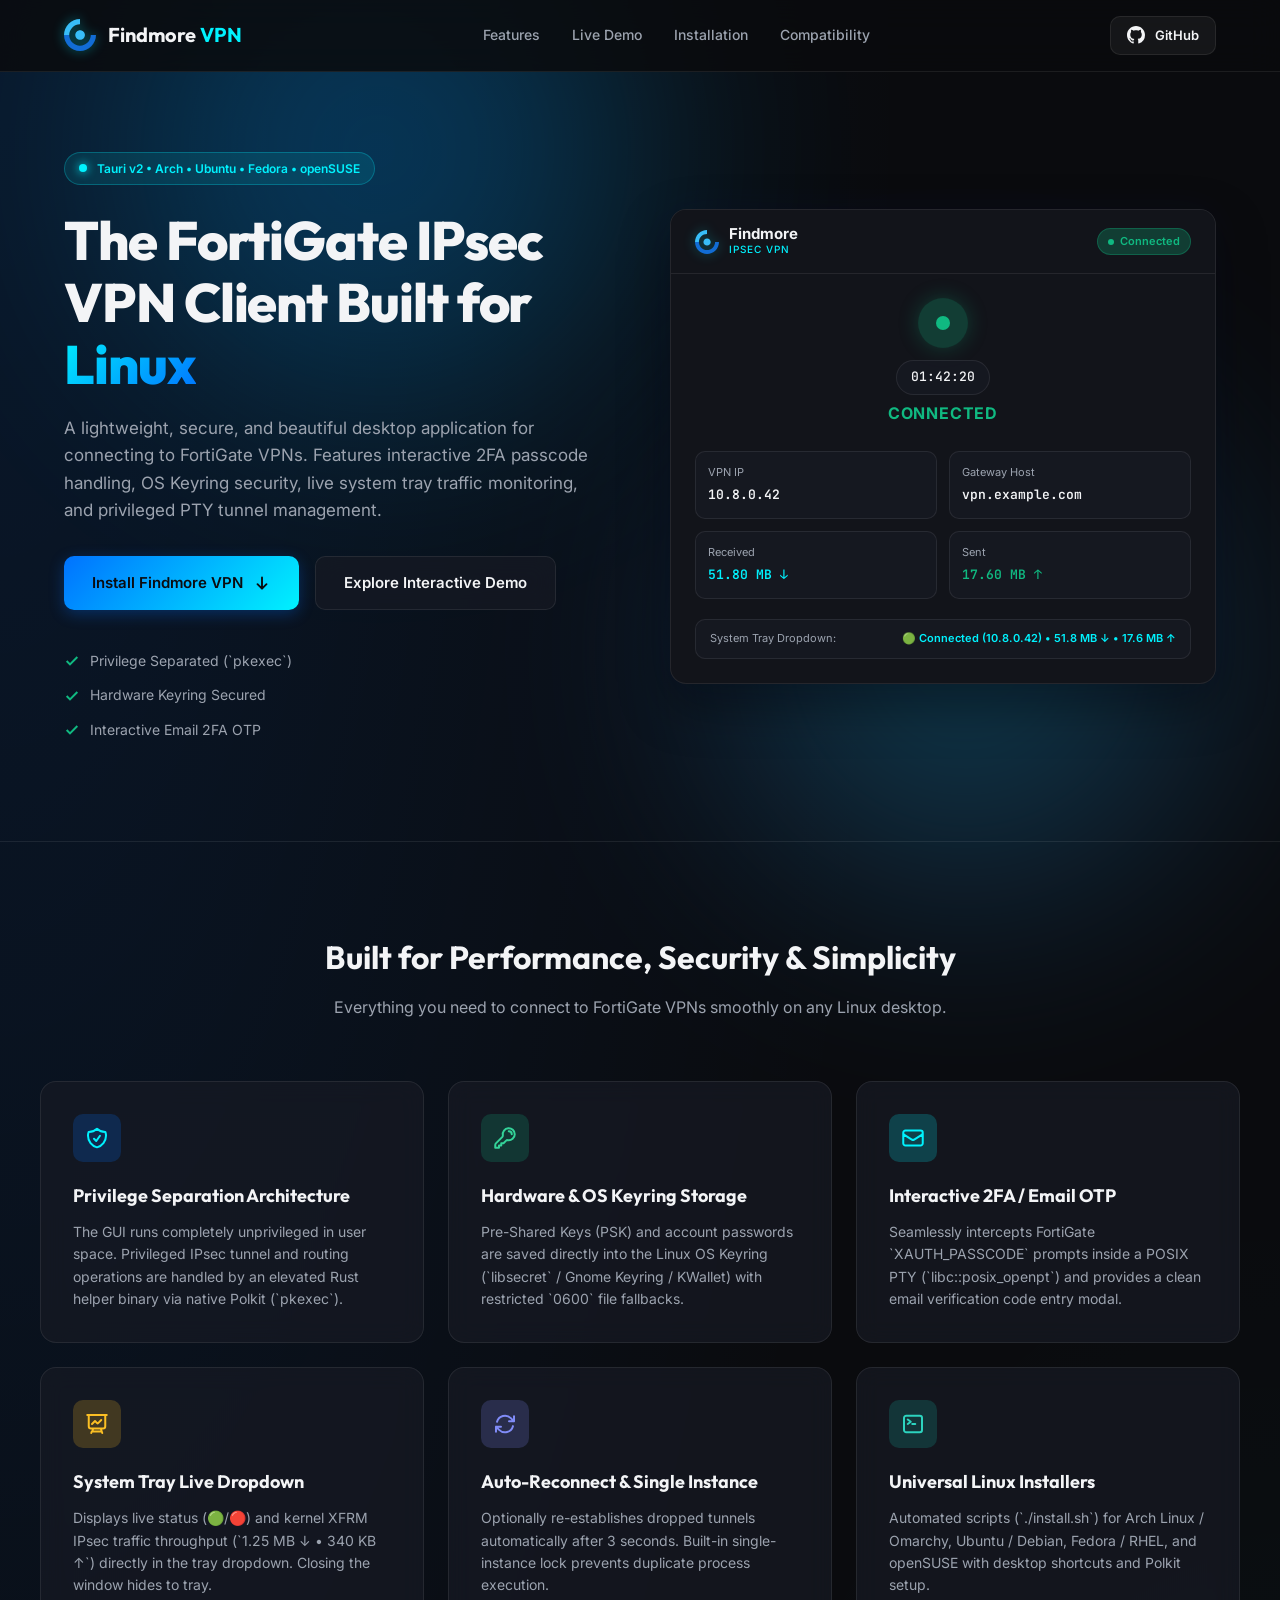
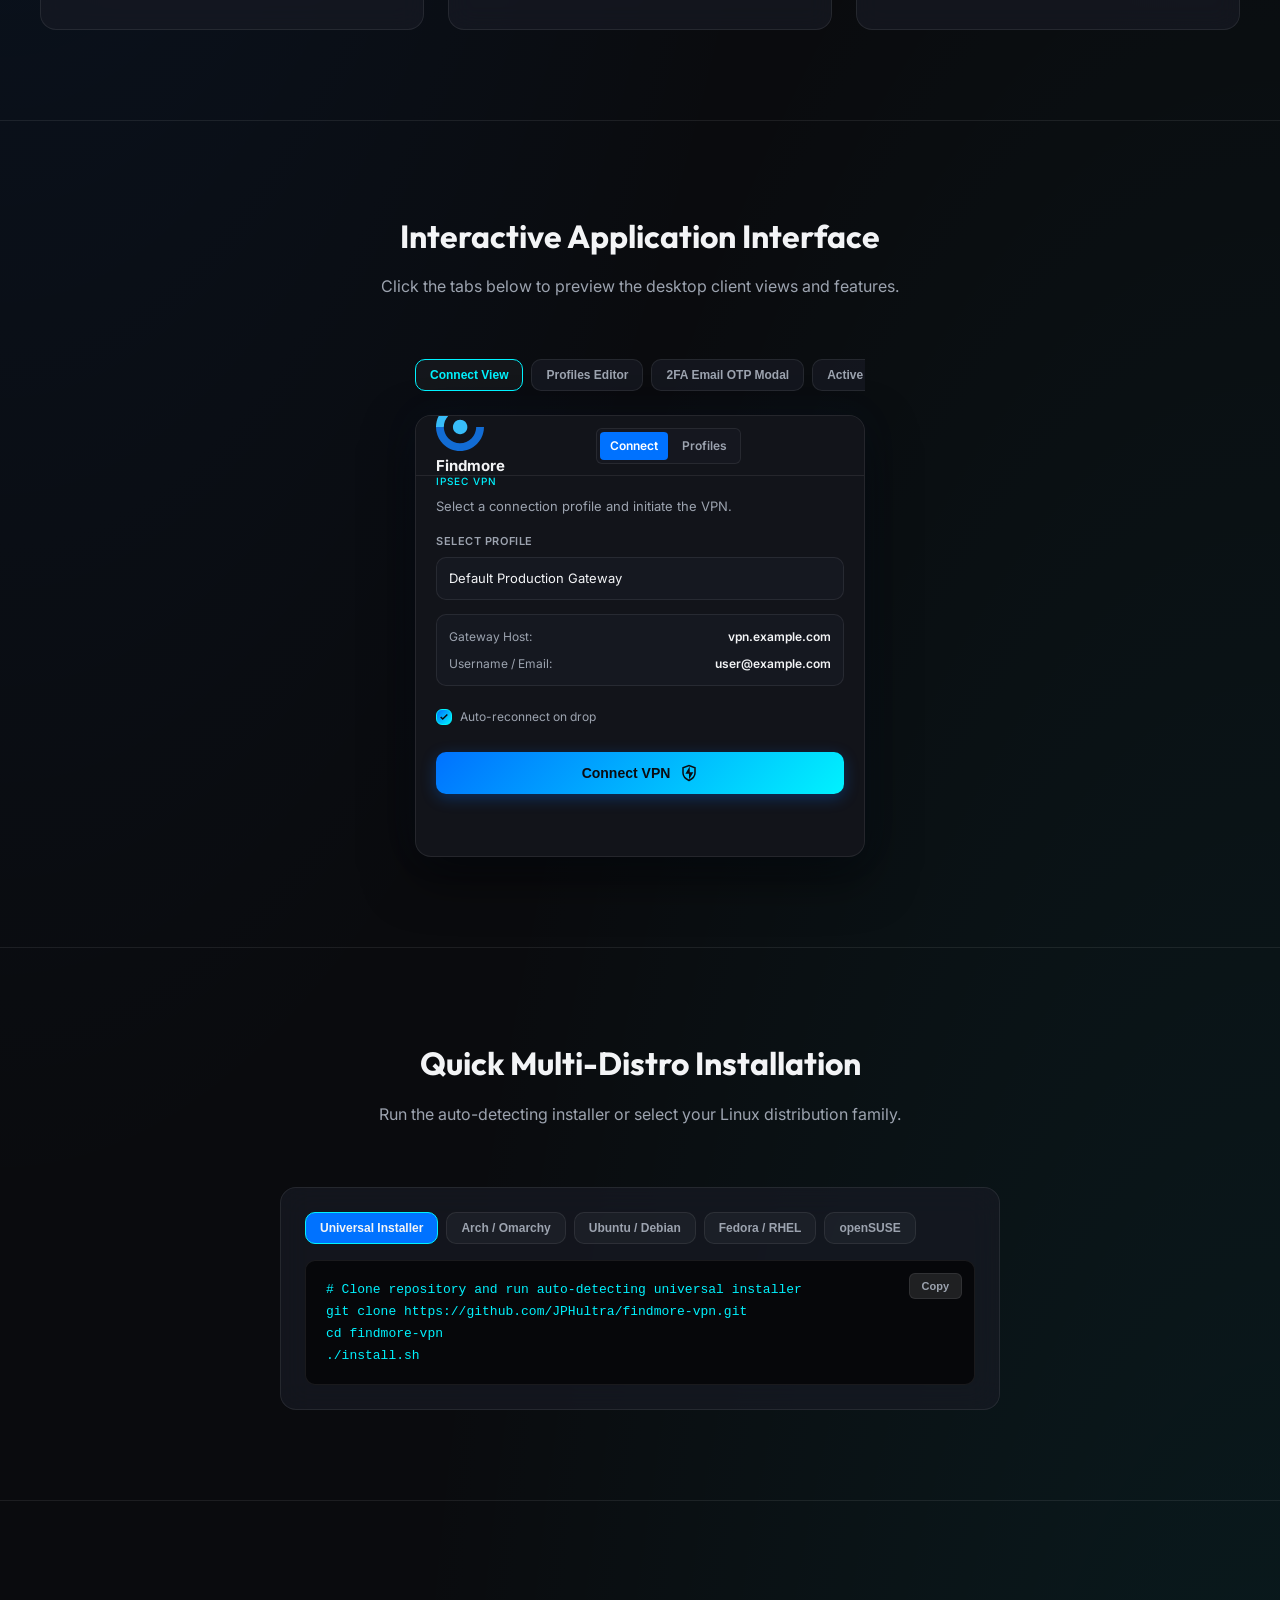
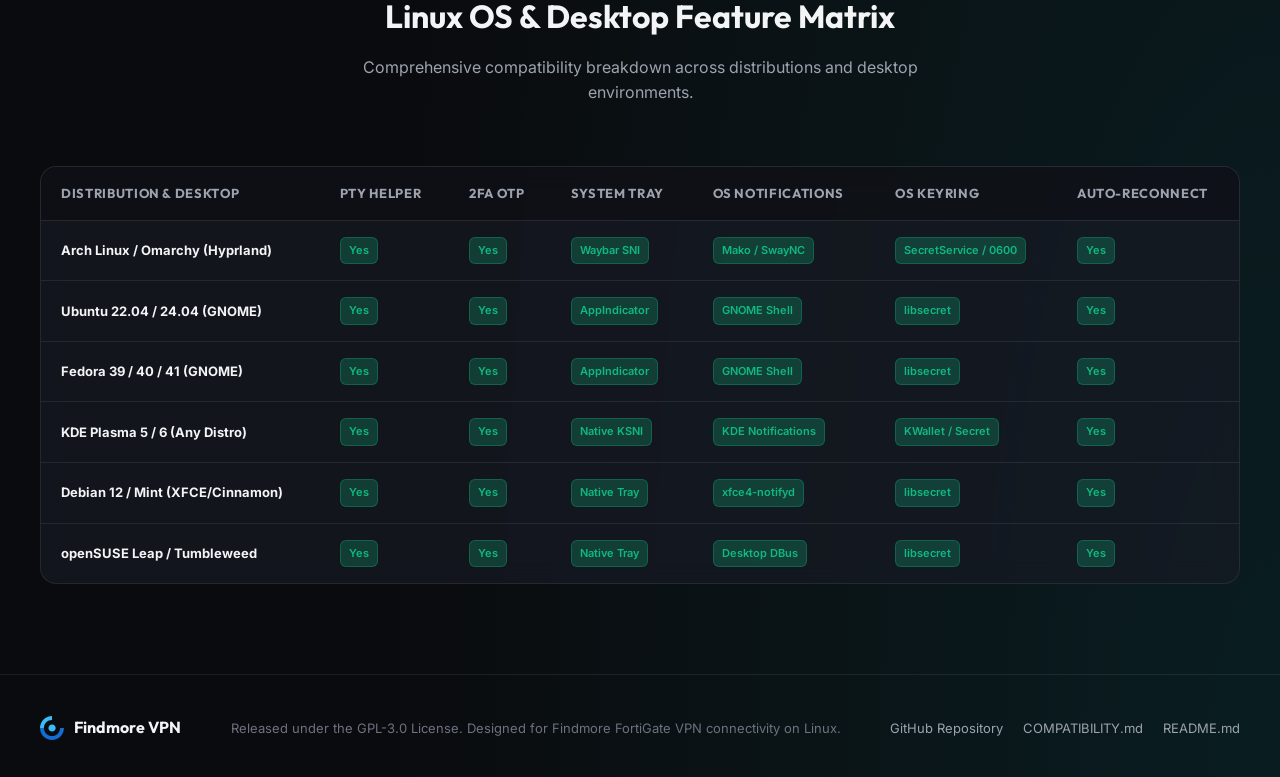
==== commit 9313f8fb: "refactor: update UI text labels and overhaul the demo window layout architecture" ====
--- a/docs/index.html
+++ b/docs/index.html
@@ -104,7 +104,10 @@
             <div class="app-header-bar">
               <div class="app-title-group">
                 <img src="./assets/findmore_simple_icon.svg" alt="App Logo" class="app-header-logo">
-                <span class="app-header-text">Findmore VPN</span>
+                <div class="logo-text">
+                  <span class="brand-name">Findmore</span>
+                  <span class="sub-brand">IPSec VPN</span>
+                </div>
               </div>
               <div class="app-status-badge status-connected">
                 <span class="status-dot"></span>
@@ -120,12 +123,12 @@
                 <div class="uptime-badge">
                   <span id="demo-uptime">01:42:18</span>
                 </div>
-                <div class="hero-status-text">Tunnel Active</div>
+                <div class="hero-status-text">Connected</div>
               </div>
 
               <div class="preview-metrics-grid">
                 <div class="preview-metric-box">
-                  <span class="metric-label">VPN Virtual IP</span>
+                  <span class="metric-label">VPN IP</span>
                   <span class="metric-value">10.8.0.42</span>
                 </div>
                 <div class="preview-metric-box">
@@ -133,17 +136,17 @@
                   <span class="metric-value">vpn.example.com</span>
                 </div>
                 <div class="preview-metric-box">
-                  <span class="metric-label">Traffic Downloaded</span>
+                  <span class="metric-label">Received</span>
                   <span class="metric-value text-accent">51.80 MB ↓</span>
                 </div>
                 <div class="preview-metric-box">
-                  <span class="metric-label">Traffic Uploaded</span>
+                  <span class="metric-label">Sent</span>
                   <span class="metric-value text-success">17.60 MB ↑</span>
                 </div>
               </div>
 
               <div class="preview-tray-strip">
-                <span class="tray-strip-label">System Tray Live Dropdown:</span>
+                <span class="tray-strip-label">System Tray Dropdown:</span>
                 <span class="tray-strip-val">🟢 Connected (10.8.0.42) • 51.8 MB ↓ • 17.6 MB ↑</span>
               </div>
             </div>
@@ -267,175 +270,263 @@
           </div>
 
           <div class="demo-window-frame">
-            <!-- TAB 1: CONNECT VIEW -->
-            <div id="demo-view-connect" class="demo-view-pane active">
-              <div class="mock-form">
-                <div class="mock-instructions">Select a connection profile and initiate the VPN.</div>
-
-                <div class="mock-field">
-                  <label>Select Profile</label>
-                  <div class="mock-select">Default Company VPN</div>
-                </div>
-
-                <div class="mock-card">
-                  <div class="mock-card-row">
-                    <span class="label">Gateway Host:</span>
-                    <span class="val">vpn.example.com</span>
-                  </div>
-                  <div class="mock-card-row">
-                    <span class="label">Username / Email:</span>
-                    <span class="val">user@example.com</span>
-                  </div>
-                </div>
-
-                <div class="mock-checkbox-row">
-                  <div class="mock-checkbox checked">✓</div>
-                  <span>Auto-reconnect on drop</span>
-                </div>
-
-                <button class="btn btn-primary btn-block">Connect VPN</button>
-              </div>
-            </div>
-
-            <!-- TAB 2: PROFILES EDITOR -->
-            <div id="demo-view-profiles" class="demo-view-pane">
-              <div class="mock-form">
-                <div class="mock-instructions">Create, edit, or delete your VPN connection profiles.</div>
-
-                <div class="mock-keyring-badge">
-                  <svg viewBox="0 0 24 24" fill="none" stroke="currentColor" stroke-width="2" class="keyring-icon">
-                    <path stroke-linecap="round" stroke-linejoin="round" d="M16.5 10.5V6.75a4.5 4.5 0 10-9 0v3.75m-.75 11.25h10.5a2.25 2.25 0 002.25-2.25v-6.75a2.25 2.25 0 00-2.25-2.25H6.75a2.25 2.25 0 00-2.25 2.25v6.75a2.25 2.25 0 002.25 2.25z" />
-                  </svg>
-                  <span>Credentials Secured in OS Keyring</span>
-                </div>
-
-                <div class="mock-field">
-                  <label>Profile Name</label>
-                  <div class="mock-input-field">Production Gateway</div>
-                </div>
-
-                <div class="mock-field">
-                  <label>VPN Gateway Host / IP</label>
-                  <div class="mock-input-field">vpn.example.com</div>
-                </div>
-
-                <div class="mock-field">
-                  <label>Remote Identity (IP)</label>
-                  <div class="mock-input-field">203.0.113.50</div>
-                </div>
-
-                <div class="mock-field">
-                  <label>Username / Email</label>
-                  <div class="mock-input-field">user@example.com</div>
-                </div>
-
-                <div class="mock-field">
-                  <label>Pre-Shared Key (PSK)</label>
-                  <div class="mock-input-field">•••••••••••••••• 👁️</div>
-                </div>
-
-                <div class="mock-field">
-                  <label>Account Password</label>
-                  <div class="mock-input-field">•••••••••••••••• 👁️</div>
-                </div>
-
-                <div class="mock-btn-group">
-                  <button class="btn btn-danger">Delete Profile</button>
-                  <button class="btn btn-primary">Save Profile</button>
-                </div>
-              </div>
-            </div>
-
-            <!-- TAB 3: OTP MODAL -->
-            <div id="demo-view-otp" class="demo-view-pane">
-              <div class="mock-otp-modal">
-                <div class="otp-badge-icon">✉️</div>
-                <h3 class="mock-heading">Two-Factor Authentication</h3>
-                <p class="mock-subtext">Please enter the security verification code sent to your email.</p>
-
-                <div class="mock-input-box">849201</div>
-
-                <div class="mock-btn-group">
-                  <button class="btn btn-secondary">Cancel</button>
-                  <button class="btn btn-primary">Verify Code</button>
-                </div>
-              </div>
-            </div>
-
-            <!-- TAB 4: CONNECTED -->
-            <div id="demo-view-connected" class="demo-view-pane">
-              <div class="mock-connected-hero">
-                <div class="glowing-circle">
-                  <div class="glow-core"></div>
-                </div>
-                <div class="uptime-badge">
-                  <span>00:45:12</span>
-                </div>
-                <div class="connection-status-text">Connected</div>
-              </div>
-
-              <div class="mock-info-card">
-                <div class="mock-info-row">
-                  <span>VPN Virtual IP</span>
-                  <span class="val">10.8.0.42</span>
-                </div>
-                <div class="mock-info-row">
-                  <span>Gateway Host</span>
-                  <span class="val">vpn.example.com</span>
-                </div>
-                <div class="mock-info-row">
-                  <span>Remote Identity</span>
-                  <span class="val">203.0.113.50</span>
-                </div>
-                <div class="mock-info-row">
-                  <span>Protocol / Mode</span>
-                  <span class="val">ESP / NAT-T</span>
-                </div>
-              </div>
-
-              <div class="mock-traffic-strip">
-                <div>⬇️ 12.45 MB Received</div>
-                <div>⬆️ 3.82 MB Sent</div>
-              </div>
-
-              <button class="btn btn-danger btn-block" style="margin-top:16px;">Disconnect</button>
-            </div>
-
-            <!-- TAB 5: LOG DRAWER -->
-            <div id="demo-view-logs" class="demo-view-pane">
-              <div class="mock-log-drawer">
-                <div class="mock-log-header">
-                  <div class="mock-log-tabs">
-                    <span class="tab active">Session Logs</span>
-                    <span class="tab">Engine Logs</span>
-                  </div>
-                  <div class="mock-log-actions">
-                    <span class="btn-sm">Copy</span>
-                    <span class="btn-sm">Export</span>
-                    <span class="btn-sm">Clear</span>
-                  </div>
-                </div>
-                <div class="mock-log-content">
-                  <code>[11:20:01] Initialized Findmore VPN client GUI.
+            <!-- APP FRAME CONTAINER MATCHING SRC/INDEX.HTML EXACTLY -->
+            <div class="app-container-mock">
+              <!-- MOCK APP HEADER -->
+              <header class="app-header-mock">
+                <div class="logo-area">
+                  <img src="./assets/findmore_simple_icon.svg" class="vpn-logo" alt="Findmore Logo" />
+                  <div class="logo-text">
+                    <span class="brand-name">Findmore</span>
+                    <span class="sub-brand">IPSec VPN</span>
+                  </div>
+                </div>
+
+                <div class="header-nav-mock">
+                  <span class="nav-tab active">Connect</span>
+                  <span class="nav-tab">Profiles</span>
+                </div>
+
+                <div class="app-actions-mock">
+                  <button title="Toggle logs">
+                    <svg class="icon" viewBox="0 0 24 24" fill="none" stroke="currentColor" stroke-width="2">
+                      <path stroke-linecap="round" stroke-linejoin="round"
+                        d="M19.5 14.25v-2.625a3.375 3.375 0 00-3.375-3.375h-1.5A1.125 1.125 0 0113.5 7.125v-1.5a3.375 3.375 0 00-3.375-3.375H8.25m0 12.75h7.5m-7.5 3H12M10.5 2.25H5.625c-.621 0-1.125.504-1.125 1.125v17.25c0 .621.504 1.125 1.125 1.125h12.75c.621 0 1.125-.504 1.125-1.125V11.25a9 9 0 00-9-9z" />
+                    </svg>
+                  </button>
+                </div>
+              </header>
+
+              <!-- MOCK VIEWPORT BODY -->
+              <div class="view-viewport-mock">
+
+                <!-- TAB 1: CONNECT VIEW -->
+                <div id="demo-view-connect" class="demo-view-pane active">
+                  <div class="form-instructions">Select a connection profile and initiate the VPN.</div>
+                  <div class="vpn-form">
+                    <div class="form-group">
+                      <label>Select Profile</label>
+                      <div class="profile-dropdown-mock">Default Production Gateway</div>
+                    </div>
+
+                    <div class="summary-card">
+                      <div class="summary-item">
+                        <span class="summary-label">Gateway Host:</span>
+                        <span class="summary-value">vpn.example.com</span>
+                      </div>
+                      <div class="summary-item">
+                        <span class="summary-label">Username / Email:</span>
+                        <span class="summary-value">user@example.com</span>
+                      </div>
+                    </div>
+
+                    <div class="form-group-checkbox">
+                      <label class="checkbox-label">
+                        <span class="checkbox-box checked">
+                          <svg class="checkmark-icon" viewBox="0 0 24 24" fill="none" stroke="currentColor" stroke-width="3.5">
+                            <polyline points="20 6 9 17 4 12"></polyline>
+                          </svg>
+                        </span>
+                        <span>Auto-reconnect on drop</span>
+                      </label>
+                    </div>
+
+                    <button class="btn btn-primary btn-block">
+                      <span>Connect VPN</span>
+                      <svg class="btn-icon" viewBox="0 0 24 24" fill="none" stroke="currentColor" stroke-width="2">
+                        <path d="M12 22s8-4 8-10V5l-8-3-8 3v7c0 6 8 10 8 10z" />
+                        <path d="M12 7l-3 5h4v5l3-5h-4z" />
+                      </svg>
+                    </button>
+                  </div>
+                </div>
+
+                <!-- TAB 2: PROFILES EDITOR -->
+                <div id="demo-view-profiles" class="demo-view-pane">
+                  <div class="form-instructions">Create, edit, or delete your VPN connection profiles.</div>
+
+                  <div class="profile-manager-header">
+                    <div class="form-group flex-fill">
+                      <label>Select Profile to Edit</label>
+                      <div class="profile-dropdown-mock">Production Gateway</div>
+                    </div>
+                    <button class="btn btn-secondary btn-small">+ New Profile</button>
+                  </div>
+
+                  <div class="vpn-form">
+                    <div class="keyring-badge">
+                      <svg class="icon-keyring" viewBox="0 0 24 24" fill="none" stroke="currentColor" stroke-width="2">
+                        <path stroke-linecap="round" stroke-linejoin="round"
+                          d="M16.5 10.5V6.75a4.5 4.5 0 10-9 0v3.75m-.75 11.25h10.5a2.25 2.25 0 002.25-2.25v-6.75a2.25 2.25 0 00-2.25-2.25H6.75a2.25 2.25 0 00-2.25 2.25v6.75a2.25 2.25 0 002.25 2.25z" />
+                      </svg>
+                      <span>Credentials Secured in OS Keyring</span>
+                    </div>
+
+                    <div class="form-group">
+                      <label>Profile Name</label>
+                      <div class="mock-input">Production Gateway</div>
+                    </div>
+
+                    <div class="form-group">
+                      <label>VPN Gateway Host / IP</label>
+                      <div class="mock-input">vpn.example.com</div>
+                    </div>
+
+                    <div class="form-group">
+                      <label>Remote Identity (IP)</label>
+                      <div class="mock-input">203.0.113.50</div>
+                    </div>
+
+                    <div class="form-group">
+                      <label>Username / Email</label>
+                      <div class="mock-input">user@example.com</div>
+                    </div>
+
+                    <div class="form-group">
+                      <label>Pre-Shared Key (PSK)</label>
+                      <div class="mock-input password-input">
+                        <span>••••••••••••••••</span>
+                        <span class="eye-icon">👁️</span>
+                      </div>
+                    </div>
+
+                    <div class="form-group">
+                      <label>Account Password</label>
+                      <div class="mock-input password-input">
+                        <span>••••••••••••••••</span>
+                        <span class="eye-icon">👁️</span>
+                      </div>
+                    </div>
+
+                    <div class="profile-editor-actions">
+                      <button class="btn btn-danger">Delete Profile</button>
+                      <button class="btn btn-primary">Save Profile</button>
+                    </div>
+                  </div>
+                </div>
+
+                <!-- TAB 3: OTP MODAL -->
+                <div id="demo-view-otp" class="demo-view-pane">
+                  <div class="otp-badge">
+                    <svg viewBox="0 0 24 24" fill="none" stroke="currentColor" stroke-width="2">
+                      <path stroke-linecap="round" stroke-linejoin="round"
+                        d="M21.75 6.75v10.5a2.25 2.25 0 01-2.25 2.25h-15a2.25 2.25 0 01-2.25-2.25V6.75m19.5 0A2.25 2.25 0 0019.5 4.5h-15a2.25 2.25 0 00-2.25 2.25m19.5 0v.243a2.25 2.25 0 01-1.07 1.916l-7.5 4.615a2.25 2.25 0 01-2.36 0L3.32 8.91a2.25 2.25 0 01-1.07-1.916V6.75" />
+                    </svg>
+                  </div>
+                  <h2 class="status-heading">Two-Factor Authentication</h2>
+                  <p class="status-subtext">Please enter the security verification code sent to your email.</p>
+
+                  <div class="otp-input-area">
+                    <div class="mock-otp-input">849201</div>
+                    <div class="otp-actions">
+                      <button class="btn btn-secondary">Cancel</button>
+                      <button class="btn btn-primary">Verify Code</button>
+                    </div>
+                  </div>
+                </div>
+
+                <!-- TAB 4: CONNECTED -->
+                <div id="demo-view-connected" class="demo-view-pane">
+                  <div class="connected-hero">
+                    <div class="glowing-circle">
+                      <div class="glow-core"></div>
+                    </div>
+                    <div class="uptime-badge">
+                      <span>00:45:12</span>
+                    </div>
+                    <div class="connection-status-text">Connected</div>
+                  </div>
+
+                  <div class="info-card">
+                    <div class="info-row">
+                      <span class="info-label">VPN IP</span>
+                      <span class="info-val">10.8.0.42</span>
+                    </div>
+                    <div class="info-row">
+                      <span class="info-label">Gateway Host</span>
+                      <span class="info-val">vpn.example.com</span>
+                    </div>
+                    <div class="info-row">
+                      <span class="info-label">Remote Identity</span>
+                      <span class="info-val">203.0.113.50</span>
+                    </div>
+                    <div class="info-row">
+                      <span class="info-label">Protocol / Mode</span>
+                      <span class="info-val">ESP / NAT-T</span>
+                    </div>
+                  </div>
+
+                  <div class="traffic-card">
+                    <div class="traffic-metric">
+                      <div class="traffic-header">
+                        <svg class="traffic-icon down" viewBox="0 0 24 24" fill="none" stroke="currentColor" stroke-width="2.5">
+                          <path stroke-linecap="round" stroke-linejoin="round"
+                            d="M3 16.5v2.25A2.25 2.25 0 005.25 21h13.5A2.25 2.25 0 0021 18.75V16.5M16.5 12L12 16.5m0 0L7.5 12m4.5 4.5V3" />
+                        </svg>
+                        <span>Received</span>
+                      </div>
+                      <div class="traffic-value">12.45 MB</div>
+                    </div>
+                    <div class="traffic-divider"></div>
+                    <div class="traffic-metric">
+                      <div class="traffic-header">
+                        <svg class="traffic-icon up" viewBox="0 0 24 24" fill="none" stroke="currentColor" stroke-width="2.5">
+                          <path stroke-linecap="round" stroke-linejoin="round"
+                            d="M3 16.5v2.25A2.25 2.25 0 005.25 21h13.5A2.25 2.25 0 0021 18.75V16.5m-13.5-9L12 3m0 0l4.5 4.5M12 3v13.5" />
+                        </svg>
+                        <span>Sent</span>
+                      </div>
+                      <div class="traffic-value">3.82 MB</div>
+                    </div>
+                  </div>
+
+                  <button class="btn btn-danger btn-block">
+                    <span>Disconnect</span>
+                    <svg class="btn-icon" viewBox="0 0 24 24" fill="none" stroke="currentColor" stroke-width="2">
+                      <path stroke-linecap="round" stroke-linejoin="round"
+                        d="M9.75 9.75l4.5 4.5m0-4.5l-4.5 4.5M21 12a9 9 0 11-18 0 9 9 0 0118 0z" />
+                    </svg>
+                  </button>
+                </div>
+
+                <!-- TAB 5: LOG DRAWER -->
+                <div id="demo-view-logs" class="demo-view-pane">
+                  <div class="log-drawer-mock">
+                    <div class="drawer-header-mock">
+                      <div class="tab-selectors-mock">
+                        <span class="tab active">Session Logs</span>
+                        <span class="tab">Engine Logs</span>
+                      </div>
+                      <div class="drawer-header-actions-mock">
+                        <span class="btn-small-mock">Copy</span>
+                        <span class="btn-small-mock">Export</span>
+                        <span class="btn-small-mock">Clear</span>
+                      </div>
+                    </div>
+                    <div class="drawer-content-mock">
+                      <code>[11:20:01] Initialized Findmore VPN client GUI.
 [11:20:05] Connecting to profile 'Production Gateway' (vpn.example.com)...
 [11:20:06] Initiating Aggressive Mode IKE_SA to 203.0.113.50...
 [11:20:07] Intercepted XAuth 2FA Email Code prompt.
 [11:20:12] Submitting 2FA passcode to tunnel...
 [11:20:13] XAuth authentication successful! Virtual IP 10.8.0.42 installed.
 [11:20:13] CHILD_SA established. IPsec ESP tunnel active.</code>
-                </div>
-              </div>
-            </div>
-
-            <!-- TAB 6: TRAY DROPDOWN -->
-            <div id="demo-view-tray" class="demo-view-pane">
-              <div class="mock-tray-menu">
-                <div class="tray-menu-item item-status">🟢 &nbsp;Status: Connected (10.8.0.42)</div>
-                <div class="tray-menu-item item-traffic">📊 &nbsp;Traffic: 12.45 MB ↓ &nbsp;•&nbsp; 3.82 MB ↑</div>
-                <div class="tray-divider"></div>
-                <div class="tray-menu-item action">🖥️ &nbsp;&nbsp;Open Dashboard</div>
-                <div class="tray-menu-item action">📥 &nbsp;&nbsp;Hide to System Tray</div>
-                <div class="tray-menu-item action text-danger">❌ &nbsp;&nbsp;Quit Findmore VPN</div>
+                    </div>
+                  </div>
+                </div>
+
+                <!-- TAB 6: TRAY DROPDOWN -->
+                <div id="demo-view-tray" class="demo-view-pane">
+                  <div class="mock-tray-menu">
+                    <div class="tray-menu-item item-status">🟢 &nbsp;Status: Connected (10.8.0.42)</div>
+                    <div class="tray-menu-item item-traffic">📊 &nbsp;Traffic: 12.45 MB ↓ &nbsp;•&nbsp; 3.82 MB ↑</div>
+                    <div class="tray-divider"></div>
+                    <div class="tray-menu-item action">🖥️ &nbsp;&nbsp;Open Dashboard</div>
+                    <div class="tray-menu-item action">📥 &nbsp;&nbsp;Hide to System Tray</div>
+                    <div class="tray-menu-item action text-danger">❌ &nbsp;&nbsp;Quit Findmore VPN</div>
+                  </div>
+                </div>
+
               </div>
             </div>
           </div>
--- a/docs/styles.css
+++ b/docs/styles.css
@@ -1,33 +1,35 @@
 /* FINDMORE VPN GITHUB PAGES LANDING PAGE STYLES */
 
 :root {
-  --color-bg: #090a0f;
-  --color-surface: rgba(18, 22, 34, 0.7);
-  --color-surface-hover: rgba(28, 35, 54, 0.85);
-  --color-surface-border: rgba(255, 255, 255, 0.08);
-  --color-surface-highlight: rgba(56, 189, 248, 0.12);
-
-  --color-primary: #38bdf8;
-  --color-primary-dark: #126CD4;
+  --bg-primary: #0a0b0e;
+  --bg-secondary: #12141a;
+  --surface: rgba(24, 27, 36, 0.7);
+  --surface-border: rgba(255, 255, 255, 0.08);
+  --surface-highlight: rgba(255, 255, 255, 0.04);
+
+  --color-primary: #00f2fe;
+  --color-primary-dark: #0072ff;
   --color-success: #10b981;
-  --color-danger: #ef4444;
-  --color-warning: #f59e0b;
-
-  --text-main: #f8fafc;
-  --text-muted: #94a3b8;
-  --text-dim: #64748b;
+  --color-success-glow: rgba(16, 185, 129, 0.25);
+  --color-danger: #f43f5e;
+  --color-danger-glow: rgba(244, 63, 94, 0.25);
+  --color-warning: #fbbf24;
+
+  --text-main: #f3f4f6;
+  --text-muted: #9ca3af;
+  --text-dark: #6b7280;
 
   --font-sans: 'Inter', system-ui, -apple-system, sans-serif;
   --font-heading: 'Outfit', system-ui, sans-serif;
   --font-mono: 'JetBrains Mono', monospace;
 
   --radius-sm: 6px;
-  --radius-md: 12px;
-  --radius-lg: 20px;
+  --radius-md: 10px;
+  --radius-lg: 16px;
   --radius-pill: 9999px;
 
-  --transition-fast: 0.15s ease;
-  --transition-normal: 0.25s cubic-bezier(0.4, 0, 0.2, 1);
+  --transition-fast: 0.2s cubic-bezier(0.4, 0, 0.2, 1);
+  --transition-normal: 0.3s cubic-bezier(0.4, 0, 0.2, 1);
 }
 
 *, *::before, *::after {
@@ -42,12 +44,16 @@
 }
 
 body {
-  background-color: var(--color-bg);
+  background-color: var(--bg-primary);
+  background-image:
+    radial-gradient(at 0% 0%, rgba(0, 114, 255, 0.12) 0px, transparent 50%),
+    radial-gradient(at 100% 100%, rgba(0, 242, 254, 0.08) 0px, transparent 50%);
   color: var(--text-main);
   font-family: var(--font-sans);
   line-height: 1.6;
   overflow-x: hidden;
   min-height: 100vh;
+  -webkit-font-smoothing: antialiased;
 }
 
 /* BACKGROUND GLOWS */
@@ -65,13 +71,13 @@
 .glow-1 {
   top: -100px;
   left: 10%;
-  background: radial-gradient(circle, var(--color-primary) 0%, var(--color-primary-dark) 100%);
+  background: radial-gradient(circle, var(--color-primary-dark) 0%, var(--color-primary) 100%);
 }
 
 .glow-2 {
   top: 400px;
   right: 5%;
-  background: radial-gradient(circle, var(--color-primary-dark) 0%, #4f46e5 100%);
+  background: radial-gradient(circle, var(--color-primary) 0%, #4f46e5 100%);
 }
 
 /* NAVBAR */
@@ -81,8 +87,8 @@
   z-index: 100;
   backdrop-filter: blur(16px);
   -webkit-backdrop-filter: blur(16px);
-  background-color: rgba(9, 10, 15, 0.75);
-  border-bottom: 1px solid var(--color-surface-border);
+  background-color: rgba(10, 11, 14, 0.85);
+  border-bottom: 1px solid var(--surface-border);
 }
 
 .nav-container {
@@ -104,6 +110,7 @@
 .brand-logo {
   width: 32px;
   height: 32px;
+  filter: drop-shadow(0 0 6px rgba(0, 242, 254, 0.4));
 }
 
 .brand-title {
@@ -140,14 +147,15 @@
   align-items: center;
   justify-content: center;
   gap: 10px;
-  padding: 10px 20px;
+  padding: 12px 22px;
   font-size: 14px;
   font-weight: 600;
   border-radius: var(--radius-md);
   text-decoration: none;
   cursor: pointer;
   transition: var(--transition-normal);
-  border: 1px solid transparent;
+  border: none;
+  outline: none;
 }
 
 .btn-icon {
@@ -158,30 +166,41 @@
 .btn-primary {
   background: linear-gradient(135deg, var(--color-primary-dark) 0%, var(--color-primary) 100%);
   color: #0b0c10;
-  box-shadow: 0 4px 20px rgba(56, 189, 248, 0.3);
+  box-shadow: 0 4px 15px rgba(0, 114, 255, 0.3);
 }
 
 .btn-primary:hover {
   transform: translateY(-2px);
-  box-shadow: 0 6px 25px rgba(56, 189, 248, 0.45);
+  box-shadow: 0 6px 20px rgba(0, 114, 255, 0.45);
 }
 
 .btn-secondary {
-  background-color: var(--color-surface);
-  border: 1px solid var(--color-surface-border);
+  background-color: var(--surface);
+  border: 1px solid var(--surface-border);
   color: var(--text-main);
   backdrop-filter: blur(12px);
 }
 
 .btn-secondary:hover {
-  background-color: var(--color-surface-hover);
+  background-color: var(--surface-highlight);
   border-color: var(--color-primary);
   transform: translateY(-2px);
 }
 
+.btn-danger {
+  background: linear-gradient(135deg, #e11d48 0%, var(--color-danger) 100%);
+  color: white;
+  box-shadow: 0 4px 15px var(--color-danger-glow);
+}
+
+.btn-danger:hover {
+  transform: translateY(-2px);
+  box-shadow: 0 6px 20px rgba(244, 63, 94, 0.4);
+}
+
 .btn-nav {
   background-color: rgba(255, 255, 255, 0.05);
-  border: 1px solid var(--color-surface-border);
+  border: 1px solid var(--surface-border);
   color: var(--text-main);
   padding: 8px 16px;
   font-size: 13px;
@@ -212,8 +231,8 @@
   display: inline-flex;
   align-items: center;
   gap: 10px;
-  background-color: rgba(56, 189, 248, 0.1);
-  border: 1px solid rgba(56, 189, 248, 0.25);
+  background-color: rgba(0, 242, 254, 0.1);
+  border: 1px solid rgba(0, 242, 254, 0.25);
   color: var(--color-primary);
   padding: 6px 14px;
   border-radius: var(--radius-pill);
@@ -232,9 +251,9 @@
 }
 
 @keyframes pulse-animation {
-  0% { transform: scale(0.95); box-shadow: 0 0 0 0 rgba(56, 189, 248, 0.7); }
-  70% { transform: scale(1); box-shadow: 0 0 0 8px rgba(56, 189, 248, 0); }
-  100% { transform: scale(0.95); box-shadow: 0 0 0 0 rgba(56, 189, 248, 0); }
+  0% { transform: scale(0.95); box-shadow: 0 0 0 0 rgba(0, 242, 254, 0.7); }
+  70% { transform: scale(1); box-shadow: 0 0 0 8px rgba(0, 242, 254, 0); }
+  100% { transform: scale(0.95); box-shadow: 0 0 0 0 rgba(0, 242, 254, 0); }
 }
 
 .hero-title {
@@ -247,7 +266,7 @@
 }
 
 .gradient-text {
-  background: linear-gradient(135deg, #38bdf8 0%, #818cf8 100%);
+  background: linear-gradient(135deg, #00f2fe 0%, #0072ff 100%);
   -webkit-background-clip: text;
   -webkit-text-fill-color: transparent;
 }
@@ -297,21 +316,21 @@
 }
 
 .app-card-frame {
-  background-color: rgba(18, 22, 34, 0.85);
-  border: 1px solid var(--color-surface-border);
+  background-color: var(--bg-secondary);
+  border: 1px solid var(--surface-border);
   border-radius: var(--radius-lg);
   backdrop-filter: blur(20px);
-  box-shadow: 0 20px 60px rgba(0, 0, 0, 0.5), 0 0 40px rgba(56, 189, 248, 0.1);
+  box-shadow: 0 20px 50px rgba(0, 0, 0, 0.4), 0 0 40px rgba(0, 114, 255, 0.05);
   overflow: hidden;
 }
 
 .app-header-bar {
-  padding: 16px 20px;
-  border-bottom: 1px solid var(--color-surface-border);
+  padding: 16px 24px;
+  border-bottom: 1px solid var(--surface-border);
   display: flex;
   justify-content: space-between;
   align-items: center;
-  background-color: rgba(9, 10, 15, 0.4);
+  background-color: rgba(18, 20, 26, 0.85);
 }
 
 .app-title-group {
@@ -321,14 +340,29 @@
 }
 
 .app-header-logo {
-  width: 22px;
-  height: 22px;
-}
-
-.app-header-text {
-  font-family: var(--font-heading);
+  width: 24px;
+  height: 24px;
+  filter: drop-shadow(0 0 6px rgba(0, 242, 254, 0.3));
+}
+
+.logo-text {
+  display: flex;
+  flex-direction: column;
+}
+
+.brand-name {
   font-size: 15px;
   font-weight: 700;
+  line-height: 1;
+  color: var(--text-main);
+}
+
+.sub-brand {
+  font-size: 10px;
+  font-weight: 500;
+  color: var(--color-primary);
+  letter-spacing: 0.1em;
+  text-transform: uppercase;
 }
 
 .app-status-badge {
@@ -339,8 +373,7 @@
   border-radius: var(--radius-pill);
   font-size: 11px;
   font-weight: 600;
-
-  background-color: rgba(16, 185, 129, 0.15);
+  background-color: var(--color-success-glow);
   color: var(--color-success);
   border: 1px solid rgba(16, 185, 129, 0.3);
 }
@@ -362,37 +395,43 @@
 }
 
 .glowing-circle {
-  width: 60px;
-  height: 60px;
+  width: 50px;
+  height: 50px;
   border-radius: 50%;
-  background: radial-gradient(circle, rgba(16, 185, 129, 0.3) 0%, transparent 70%);
+  background-color: var(--color-success-glow);
   display: flex;
   align-items: center;
   justify-content: center;
   margin: 0 auto 12px;
+  box-shadow: 0 0 20px var(--color-success-glow);
 }
 
 .glow-core {
-  width: 24px;
-  height: 24px;
+  width: 14px;
+  height: 14px;
   border-radius: 50%;
   background-color: var(--color-success);
-  box-shadow: 0 0 15px var(--color-success);
 }
 
 .uptime-badge {
+  background-color: var(--surface);
+  border: 1px solid var(--surface-border);
+  padding: 6px 14px;
+  border-radius: 20px;
   font-family: var(--font-mono);
-  font-size: 20px;
+  font-size: 13px;
+  font-weight: 500;
+  color: var(--text-main);
+  display: inline-block;
+  margin-bottom: 6px;
+}
+
+.hero-status-text {
+  font-size: 16px;
   font-weight: 700;
-  color: var(--text-main);
-}
-
-.hero-status-text {
-  font-size: 12px;
-  color: var(--text-muted);
+  color: var(--color-success);
   text-transform: uppercase;
   letter-spacing: 0.05em;
-  margin-top: 4px;
 }
 
 .preview-metrics-grid {
@@ -403,8 +442,8 @@
 }
 
 .preview-metric-box {
-  background-color: rgba(255, 255, 255, 0.03);
-  border: 1px solid var(--color-surface-border);
+  background-color: var(--surface);
+  border: 1px solid var(--surface-border);
   padding: 12px;
   border-radius: var(--radius-md);
   display: flex;
@@ -413,7 +452,7 @@
 
 .metric-label {
   font-size: 11px;
-  color: var(--text-dim);
+  color: var(--text-muted);
   margin-bottom: 4px;
 }
 
@@ -428,8 +467,8 @@
 .text-success { color: var(--color-success); }
 
 .preview-tray-strip {
-  background-color: rgba(9, 10, 15, 0.6);
-  border: 1px solid var(--color-surface-border);
+  background-color: var(--surface);
+  border: 1px solid var(--surface-border);
   padding: 10px 14px;
   border-radius: var(--radius-md);
   font-size: 11px;
@@ -438,15 +477,15 @@
   align-items: center;
 }
 
-.tray-strip-label { color: var(--text-dim); }
-.tray-strip-val { color: var(--color-primary); font-weight: 500; }
+.tray-strip-label { color: var(--text-muted); }
+.tray-strip-val { color: var(--color-primary); font-weight: 600; }
 
 /* SECTIONS COMMON */
 .features-section, .demo-section, .install-section, .compat-section {
   position: relative;
   z-index: 1;
   padding: 90px 24px;
-  border-top: 1px solid var(--color-surface-border);
+  border-top: 1px solid var(--surface-border);
 }
 
 .section-container {
@@ -480,8 +519,8 @@
 }
 
 .feature-card {
-  background-color: var(--color-surface);
-  border: 1px solid var(--color-surface-border);
+  background-color: var(--surface);
+  border: 1px solid var(--surface-border);
   padding: 32px;
   border-radius: var(--radius-lg);
   backdrop-filter: blur(12px);
@@ -509,10 +548,10 @@
   height: 24px;
 }
 
-.icon-blue { background-color: rgba(18, 108, 212, 0.2); color: #38bdf8; }
+.icon-blue { background-color: rgba(0, 114, 255, 0.2); color: var(--color-primary); }
 .icon-emerald { background-color: rgba(16, 185, 129, 0.2); color: #34d399; }
-.icon-sky { background-color: rgba(56, 189, 248, 0.2); color: #38bdf8; }
-.icon-amber { background-color: rgba(245, 158, 11, 0.2); color: #fbbf24; }
+.icon-sky { background-color: rgba(0, 242, 254, 0.2); color: var(--color-primary); }
+.icon-amber { background-color: rgba(251, 191, 36, 0.2); color: #fbbf24; }
 .icon-purple { background-color: rgba(129, 140, 248, 0.2); color: #818cf8; }
 .icon-teal { background-color: rgba(20, 184, 166, 0.2); color: #2dd4bf; }
 
@@ -529,9 +568,9 @@
   line-height: 1.6;
 }
 
-/* DEMO SECTION */
+/* DEMO WIDGET MOCKUP STYLES MATCHING SRC/INDEX.HTML 100% */
 .demo-widget {
-  max-width: 600px;
+  max-width: 450px;
   margin: 0 auto;
 }
 
@@ -544,118 +583,8 @@
 }
 
 .demo-tab-btn {
-  background-color: var(--color-surface);
-  border: 1px solid var(--color-surface-border);
-  color: var(--text-muted);
-  padding: 10px 16px;
-  border-radius: var(--radius-md);
-  font-size: 13px;
-  font-weight: 600;
-  cursor: pointer;
-  transition: var(--transition-fast);
-  white-space: nowrap;
-}
-
-.demo-tab-btn.active, .demo-tab-btn:hover {
-  background-color: var(--color-surface-highlight);
-  border-color: var(--color-primary);
-  color: var(--color-primary);
-}
-
-.demo-window-frame {
-  background-color: #0d0e14;
-  border: 1px solid var(--color-surface-border);
-  border-radius: var(--radius-lg);
-  padding: 32px;
-  box-shadow: 0 20px 50px rgba(0, 0, 0, 0.4);
-  min-height: 380px;
-  display: flex;
-  align-items: center;
-  justify-content: center;
-}
-
-.demo-view-pane {
-  display: none;
-  width: 100%;
-}
-
-.demo-view-pane.active {
-  display: block;
-  animation: fadeIn 0.25s ease;
-}
-
-@keyframes fadeIn {
-  from { opacity: 0; transform: translateY(6px); }
-  to { opacity: 1; transform: translateY(0); }
-}
-
-/* DEMO FORM STYLES */
-.mock-instructions { font-size: 13px; color: var(--text-muted); margin-bottom: 16px; }
-.mock-field { margin-bottom: 16px; }
-.mock-field label { display: block; font-size: 12px; color: var(--text-muted); margin-bottom: 6px; }
-.mock-select, .mock-input-box { background: rgba(255,255,255,0.05); border: 1px solid var(--color-surface-border); padding: 12px; border-radius: var(--radius-md); font-size: 13px; }
-.mock-card { background: rgba(255,255,255,0.02); border: 1px solid var(--color-surface-border); padding: 12px; border-radius: var(--radius-md); margin-bottom: 16px; }
-.mock-card-row { display: flex; justify-content: space-between; font-size: 12px; margin-bottom: 4px; }
-.mock-card-row .label { color: var(--text-dim); }
-.mock-card-row .val { color: var(--text-main); font-weight: 500; }
-.mock-checkbox-row { display: flex; align-items: center; gap: 10px; font-size: 13px; color: var(--text-muted); margin-bottom: 20px; }
-.mock-checkbox { width: 18px; height: 18px; background: var(--color-primary); color: #0b0c10; border-radius: 4px; display: flex; align-items: center; justify-content: center; font-size: 11px; font-weight: bold; }
-.btn-block { width: 100%; }
-
-.mock-keyring-badge { display: flex; align-items: center; justify-content: center; gap: 8px; background: rgba(56,189,248,0.1); border: 1px solid rgba(56,189,248,0.3); color: var(--color-primary); padding: 8px 12px; border-radius: var(--radius-md); font-size: 12px; font-weight: 600; margin-bottom: 16px; }
-.keyring-icon { width: 16px; height: 16px; }
-.mock-input-field { background: rgba(255,255,255,0.05); border: 1px solid var(--color-surface-border); padding: 10px 12px; border-radius: var(--radius-md); font-size: 13px; color: var(--text-main); }
-
-.mock-otp-modal { text-align: center; }
-.otp-badge-icon { font-size: 32px; margin-bottom: 12px; }
-.mock-heading { font-family: var(--font-heading); font-size: 20px; font-weight: 700; margin-bottom: 6px; }
-.mock-subtext { font-size: 13px; color: var(--text-muted); margin-bottom: 20px; }
-.mock-input-box { width: 180px; margin: 0 auto 20px; font-family: var(--font-mono); font-size: 18px; font-weight: 700; letter-spacing: 0.2em; text-align: center; color: var(--color-primary); }
-.mock-btn-group { display: flex; gap: 12px; justify-content: center; }
-
-.mock-connected-hero { text-align: center; margin-bottom: 20px; }
-.mock-info-card { background: rgba(255,255,255,0.03); border: 1px solid var(--color-surface-border); border-radius: var(--radius-md); padding: 12px; margin-bottom: 16px; }
-.mock-info-row { display: flex; justify-content: space-between; font-size: 12px; margin-bottom: 6px; }
-.mock-info-row .val { font-family: var(--font-mono); color: var(--color-primary); }
-.mock-traffic-strip { display: flex; justify-content: space-around; font-size: 12px; font-weight: 600; color: var(--color-success); background: rgba(16,185,129,0.1); padding: 10px; border-radius: var(--radius-md); }
-
-.mock-log-drawer { background: #080a0f; border: 1px solid var(--color-surface-border); border-radius: var(--radius-md); overflow: hidden; }
-.mock-log-header { display: flex; justify-content: space-between; align-items: center; background: rgba(255,255,255,0.04); padding: 8px 12px; border-bottom: 1px solid var(--color-surface-border); }
-.mock-log-tabs { display: flex; gap: 12px; font-size: 12px; font-weight: 600; }
-.mock-log-tabs .tab { color: var(--text-muted); cursor: pointer; }
-.mock-log-tabs .tab.active { color: var(--color-primary); border-bottom: 2px solid var(--color-primary); }
-.mock-log-actions { display: flex; gap: 6px; }
-.mock-log-actions .btn-sm { font-size: 10px; font-weight: 600; background: rgba(255,255,255,0.08); border: 1px solid var(--color-surface-border); padding: 3px 8px; border-radius: 4px; color: var(--text-muted); }
-.mock-log-content { padding: 12px; font-family: var(--font-mono); font-size: 11px; color: #a7f3d0; line-height: 1.5; text-align: left; }
-
-.mock-tray-menu { background: #161a26; border: 1px solid var(--color-surface-border); border-radius: var(--radius-md); width: 280px; margin: 0 auto; overflow: hidden; box-shadow: 0 10px 30px rgba(0,0,0,0.5); }
-.tray-menu-item { padding: 10px 14px; font-size: 12px; color: var(--text-muted); font-family: var(--font-sans); }
-.tray-menu-item.action { cursor: pointer; color: var(--text-main); }
-.tray-menu-item.action:hover { background: rgba(56,189,248,0.15); color: var(--color-primary); }
-.tray-divider { height: 1px; background: var(--color-surface-border); margin: 4px 0; }
-.text-danger { color: var(--color-danger) !important; }
-
-/* INSTALLATION SECTION */
-.installer-card {
-  max-width: 720px;
-  margin: 0 auto;
-  background-color: var(--color-surface);
-  border: 1px solid var(--color-surface-border);
-  border-radius: var(--radius-lg);
-  padding: 24px;
-  backdrop-filter: blur(16px);
-}
-
-.installer-tabs {
-  display: flex;
-  gap: 8px;
-  margin-bottom: 16px;
-  flex-wrap: wrap;
-}
-
-.installer-tab-btn {
-  background-color: rgba(255, 255, 255, 0.04);
-  border: 1px solid var(--color-surface-border);
+  background-color: var(--surface);
+  border: 1px solid var(--surface-border);
   color: var(--text-muted);
   padding: 8px 14px;
   border-radius: var(--radius-md);
@@ -663,6 +592,305 @@
   font-weight: 600;
   cursor: pointer;
   transition: var(--transition-fast);
+  white-space: nowrap;
+}
+
+.demo-tab-btn.active, .demo-tab-btn:hover {
+  background-color: var(--surface-highlight);
+  border-color: var(--color-primary);
+  color: var(--color-primary);
+}
+
+.demo-window-frame {
+  background-color: var(--bg-secondary);
+  border: 1px solid var(--surface-border);
+  border-radius: var(--radius-lg);
+  box-shadow: 0 20px 50px rgba(0, 0, 0, 0.5), 0 0 40px rgba(0, 114, 255, 0.05);
+  overflow: hidden;
+}
+
+/* MOCK APP CONTAINER INSIDE FRAME */
+.app-container-mock {
+  width: 100%;
+  display: flex;
+  flex-direction: column;
+}
+
+.app-header-mock {
+  height: 60px;
+  padding: 0 20px;
+  display: flex;
+  justify-content: space-between;
+  align-items: center;
+  border-bottom: 1px solid var(--surface-border);
+  background-color: rgba(18, 20, 26, 0.85);
+}
+
+.header-nav-mock {
+  display: flex;
+  gap: 4px;
+  background-color: rgba(24, 27, 36, 0.5);
+  padding: 3px;
+  border-radius: var(--radius-sm);
+  border: 1px solid var(--surface-border);
+}
+
+.header-nav-mock .nav-tab {
+  font-size: 12px;
+  font-weight: 600;
+  padding: 4px 10px;
+  border-radius: 4px;
+  color: var(--text-muted);
+}
+
+.header-nav-mock .nav-tab.active {
+  background-color: var(--color-primary-dark);
+  color: white;
+}
+
+.app-actions-mock button {
+  background: none;
+  border: none;
+  color: var(--text-muted);
+  padding: 6px;
+}
+
+.view-viewport-mock {
+  padding: 20px;
+  min-height: 380px;
+}
+
+.demo-view-pane {
+  display: none;
+  width: 100%;
+}
+
+.demo-view-pane.active {
+  display: block;
+  animation: fadeIn 0.2s ease;
+}
+
+@keyframes fadeIn {
+  from { opacity: 0; transform: translateY(6px); }
+  to { opacity: 1; transform: translateY(0); }
+}
+
+/* APP COMPONENTS */
+.form-instructions {
+  font-size: 13px;
+  color: var(--text-muted);
+  margin-bottom: 16px;
+}
+
+.vpn-form {
+  display: flex;
+  flex-direction: column;
+  gap: 14px;
+}
+
+.form-group {
+  display: flex;
+  flex-direction: column;
+  gap: 6px;
+  text-align: left;
+}
+
+.form-group label {
+  font-size: 11px;
+  font-weight: 600;
+  text-transform: uppercase;
+  letter-spacing: 0.05em;
+  color: var(--text-muted);
+}
+
+.profile-dropdown-mock, .mock-input {
+  background-color: var(--surface);
+  border: 1px solid var(--surface-border);
+  color: var(--text-main);
+  padding: 10px 12px;
+  border-radius: var(--radius-md);
+  font-size: 13px;
+}
+
+.password-input {
+  display: flex;
+  justify-content: space-between;
+  align-items: center;
+}
+
+.summary-card {
+  background-color: var(--surface);
+  border: 1px solid var(--surface-border);
+  border-radius: var(--radius-md);
+  padding: 12px;
+  display: flex;
+  flex-direction: column;
+  gap: 8px;
+}
+
+.summary-item {
+  display: flex;
+  justify-content: space-between;
+  font-size: 12px;
+}
+
+.summary-label { color: var(--text-muted); }
+.summary-value { color: var(--text-main); font-weight: 600; }
+
+.form-group-checkbox {
+  margin: 4px 0 8px;
+}
+
+.checkbox-label {
+  display: inline-flex;
+  align-items: center;
+  gap: 8px;
+  font-size: 12px;
+  color: var(--text-muted);
+}
+
+.checkbox-box {
+  width: 16px;
+  height: 16px;
+  border-radius: var(--radius-sm);
+  background-color: var(--surface);
+  border: 1px solid var(--surface-border);
+  display: flex;
+  align-items: center;
+  justify-content: center;
+}
+
+.checkbox-box.checked {
+  background: linear-gradient(135deg, var(--color-primary-dark) 0%, var(--color-primary) 100%);
+  border-color: var(--color-primary);
+}
+
+.checkmark-icon {
+  width: 10px;
+  height: 10px;
+  color: #0b0c10;
+}
+
+.btn-block {
+  width: 100%;
+}
+
+.profile-manager-header {
+  display: flex;
+  gap: 10px;
+  align-items: flex-end;
+  margin-bottom: 14px;
+}
+
+.flex-fill { flex: 1; }
+
+.keyring-badge {
+  display: flex;
+  align-items: center;
+  gap: 8px;
+  background-color: rgba(0, 242, 254, 0.1);
+  border: 1px solid rgba(0, 242, 254, 0.25);
+  color: var(--color-primary);
+  padding: 8px 12px;
+  border-radius: var(--radius-sm);
+  font-size: 12px;
+  font-weight: 600;
+}
+
+.icon-keyring {
+  width: 16px;
+  height: 16px;
+}
+
+.profile-editor-actions {
+  display: flex;
+  justify-content: space-between;
+  gap: 10px;
+  margin-top: 8px;
+}
+
+/* OTP MOCK */
+.otp-badge {
+  width: 50px;
+  height: 50px;
+  background-color: rgba(251, 191, 36, 0.1);
+  border: 1px solid rgba(251, 191, 36, 0.2);
+  color: var(--color-warning);
+  border-radius: 50%;
+  display: flex;
+  align-items: center;
+  justify-content: center;
+  margin: 10px auto 16px;
+}
+
+.otp-badge svg { width: 24px; height: 24px; }
+.status-heading { font-size: 18px; font-weight: 700; text-align: center; margin-bottom: 6px; }
+.status-subtext { font-size: 12px; color: var(--text-muted); text-align: center; margin-bottom: 20px; }
+.mock-otp-input { background: var(--surface); border: 1px solid var(--color-primary); padding: 12px; border-radius: var(--radius-md); font-family: var(--font-mono); font-size: 20px; font-weight: 700; letter-spacing: 0.2em; text-align: center; color: var(--color-primary); margin-bottom: 20px; }
+.otp-actions { display: grid; grid-template-columns: 1fr 1fr; gap: 10px; }
+
+/* CONNECTED VIEW MOCK */
+.connected-hero { text-align: center; margin-bottom: 16px; }
+.info-card { background-color: var(--surface); border: 1px solid var(--surface-border); border-radius: var(--radius-md); padding: 14px; display: flex; flex-direction: column; gap: 10px; margin-bottom: 14px; }
+.info-row { display: flex; justify-content: space-between; font-size: 12px; }
+.info-label { color: var(--text-muted); }
+.info-val { font-family: var(--font-mono); color: var(--text-main); font-weight: 600; }
+
+.traffic-card { display: grid; grid-template-columns: 1fr auto 1fr; background-color: var(--surface); border: 1px solid var(--surface-border); border-radius: var(--radius-md); padding: 14px; margin-bottom: 16px; align-items: center; }
+.traffic-metric { display: flex; flex-direction: column; gap: 2px; }
+.traffic-header { display: flex; align-items: center; gap: 4px; font-size: 10px; font-weight: 600; text-transform: uppercase; color: var(--text-muted); }
+.traffic-icon { width: 12px; height: 12px; }
+.traffic-icon.down { color: var(--color-primary); }
+.traffic-icon.up { color: var(--color-success); }
+.traffic-value { font-size: 16px; font-weight: 700; font-family: var(--font-mono); }
+.traffic-divider { width: 1px; height: 24px; background-color: var(--surface-border); margin: 0 12px; }
+
+/* LOG DRAWER MOCK */
+.log-drawer-mock { background-color: #0b0c10; border: 1px solid var(--surface-border); border-radius: var(--radius-md); overflow: hidden; }
+.drawer-header-mock { display: flex; justify-content: space-between; align-items: center; background-color: rgba(24, 27, 36, 0.4); padding: 8px 12px; border-bottom: 1px solid var(--surface-border); }
+.tab-selectors-mock { display: flex; gap: 10px; font-size: 11px; font-weight: 600; }
+.tab-selectors-mock .tab { color: var(--text-muted); }
+.tab-selectors-mock .tab.active { color: var(--color-primary); border-bottom: 2px solid var(--color-primary); }
+.drawer-header-actions-mock { display: flex; gap: 4px; }
+.btn-small-mock { font-size: 10px; background-color: var(--surface); border: 1px solid var(--surface-border); padding: 2px 6px; border-radius: var(--radius-sm); color: var(--text-muted); }
+.drawer-content-mock { padding: 10px; font-family: var(--font-mono); font-size: 11px; color: var(--text-muted); line-height: 1.5; text-align: left; }
+
+/* TRAY MENU MOCK */
+.mock-tray-menu { background: #161a26; border: 1px solid var(--surface-border); border-radius: var(--radius-md); width: 260px; margin: 0 auto; overflow: hidden; box-shadow: 0 10px 30px rgba(0,0,0,0.5); text-align: left; }
+.tray-menu-item { padding: 10px 14px; font-size: 12px; color: var(--text-muted); }
+.tray-menu-item.action { cursor: pointer; color: var(--text-main); }
+.tray-menu-item.action:hover { background: rgba(0,242,254,0.15); color: var(--color-primary); }
+.tray-divider { height: 1px; background: var(--surface-border); margin: 4px 0; }
+.text-danger { color: var(--color-danger) !important; }
+
+/* INSTALLATION SECTION */
+.installer-card {
+  max-width: 720px;
+  margin: 0 auto;
+  background-color: var(--surface);
+  border: 1px solid var(--surface-border);
+  border-radius: var(--radius-lg);
+  padding: 24px;
+  backdrop-filter: blur(16px);
+}
+
+.installer-tabs {
+  display: flex;
+  gap: 8px;
+  margin-bottom: 16px;
+  flex-wrap: wrap;
+}
+
+.installer-tab-btn {
+  background-color: rgba(255, 255, 255, 0.04);
+  border: 1px solid var(--surface-border);
+  color: var(--text-muted);
+  padding: 8px 14px;
+  border-radius: var(--radius-md);
+  font-size: 12px;
+  font-weight: 600;
+  cursor: pointer;
+  transition: var(--transition-fast);
 }
 
 .installer-tab-btn.active, .installer-tab-btn:hover {
@@ -674,7 +902,7 @@
 .code-block {
   position: relative;
   background-color: #06070a;
-  border: 1px solid var(--color-surface-border);
+  border: 1px solid var(--surface-border);
   border-radius: var(--radius-md);
   padding: 18px 20px;
 }
@@ -682,7 +910,7 @@
 .code-block pre {
   font-family: var(--font-mono);
   font-size: 13px;
-  color: #38bdf8;
+  color: var(--color-primary);
   white-space: pre-wrap;
   word-break: break-all;
 }
@@ -692,7 +920,7 @@
   top: 12px;
   right: 12px;
   background-color: rgba(255, 255, 255, 0.1);
-  border: 1px solid var(--color-surface-border);
+  border: 1px solid var(--surface-border);
   color: var(--text-muted);
   padding: 6px 12px;
   border-radius: var(--radius-sm);
@@ -710,9 +938,9 @@
 /* COMPATIBILITY TABLE */
 .table-wrapper {
   overflow-x: auto;
-  border: 1px solid var(--color-surface-border);
+  border: 1px solid var(--surface-border);
   border-radius: var(--radius-lg);
-  background-color: var(--color-surface);
+  background-color: var(--surface);
   backdrop-filter: blur(12px);
 }
 
@@ -725,11 +953,11 @@
 
 .compat-table th, .compat-table td {
   padding: 16px 20px;
-  border-bottom: 1px solid var(--color-surface-border);
+  border-bottom: 1px solid var(--surface-border);
 }
 
 .compat-table th {
-  background-color: rgba(9, 10, 15, 0.5);
+  background-color: rgba(10, 11, 14, 0.5);
   font-family: var(--font-heading);
   font-size: 13px;
   font-weight: 700;
@@ -751,14 +979,14 @@
 }
 
 .badge-yes {
-  background-color: rgba(16, 185, 129, 0.15);
+  background-color: var(--color-success-glow);
   color: var(--color-success);
   border: 1px solid rgba(16, 185, 129, 0.3);
 }
 
 /* FOOTER */
 .footer {
-  border-top: 1px solid var(--color-surface-border);
+  border-top: 1px solid var(--surface-border);
   padding: 40px 24px;
   position: relative;
   z-index: 1;
@@ -792,7 +1020,7 @@
 }
 
 .footer-text {
-  color: var(--text-dim);
+  color: var(--text-dark);
   font-size: 13px;
 }
 
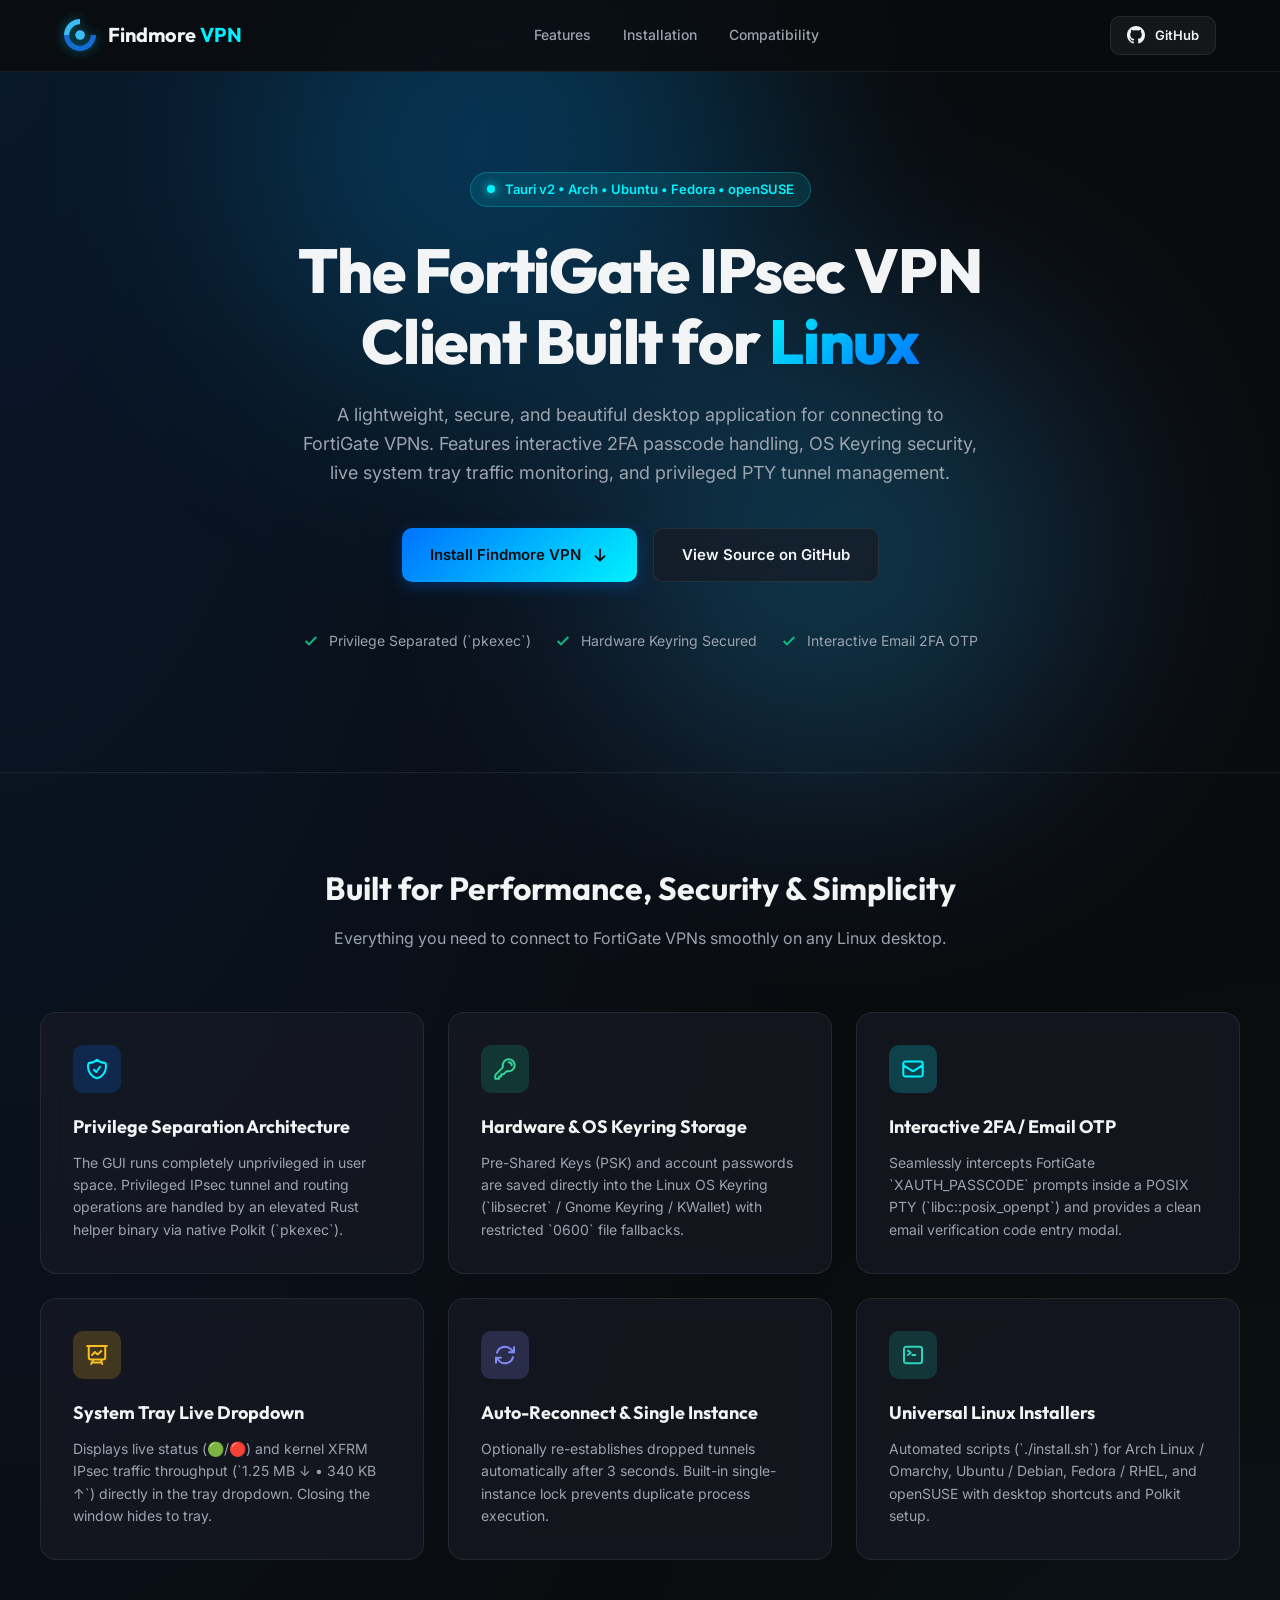
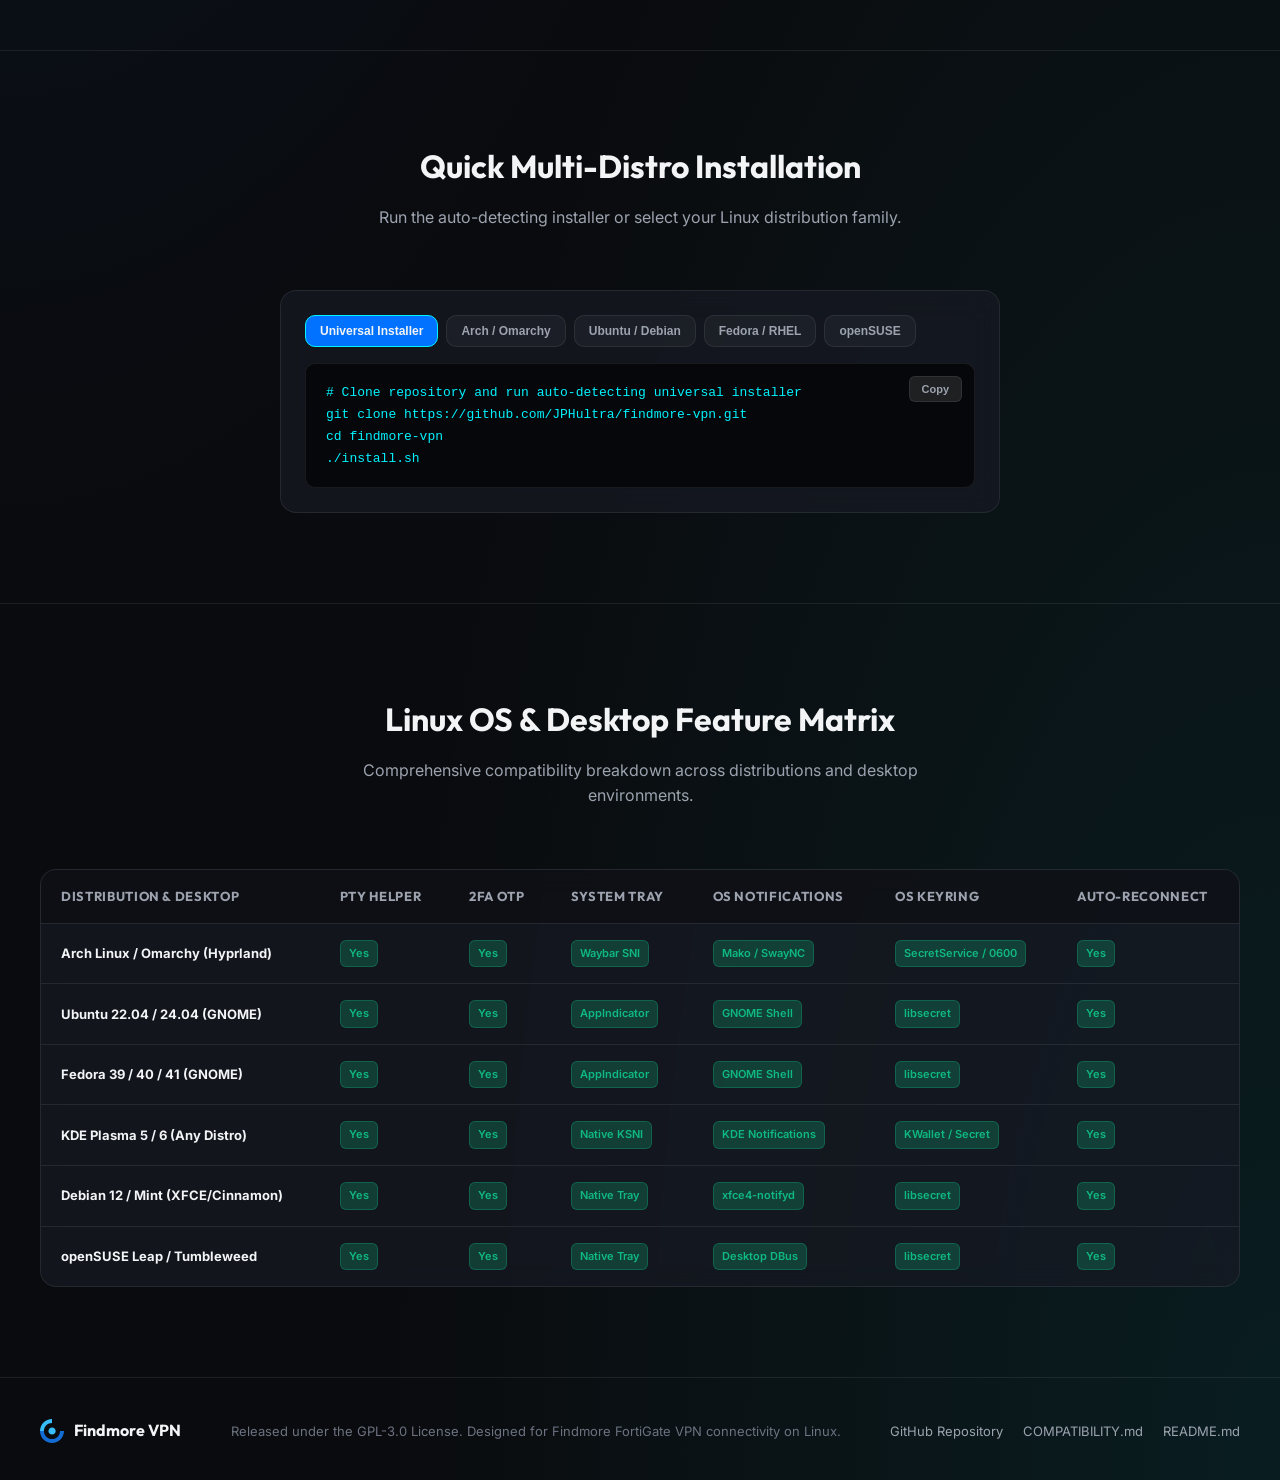
==== commit 194fd682: "refactor: remove interactive demo section and update hero layout to center content" ====
--- a/docs/index.html
+++ b/docs/index.html
@@ -29,7 +29,6 @@
 
       <nav class="nav-links">
         <a href="#features">Features</a>
-        <a href="#demo">Live Demo</a>
         <a href="#installation">Installation</a>
         <a href="#compatibility">Compatibility</a>
       </nav>
@@ -48,108 +47,51 @@
 
   <main>
     <!-- HERO SECTION -->
-    <section class="hero-section">
-      <div class="hero-container">
-        <div class="hero-content">
-          <div class="badge-pill">
-            <span class="pulse-dot"></span>
-            <span>Tauri v2 • Arch • Ubuntu • Fedora • openSUSE</span>
-          </div>
-
-          <h1 class="hero-title">
-            The FortiGate IPsec VPN Client Built for <span class="gradient-text">Linux</span>
-          </h1>
-
-          <p class="hero-description">
-            A lightweight, secure, and beautiful desktop application for connecting to FortiGate VPNs. Features interactive 2FA passcode handling, OS Keyring security, live system tray traffic monitoring, and privileged PTY tunnel management.
-          </p>
-
-          <div class="hero-cta">
-            <a href="#installation" class="btn btn-primary btn-hero">
-              <span>Install Findmore VPN</span>
-              <svg class="btn-icon" viewBox="0 0 24 24" fill="none" stroke="currentColor" stroke-width="2.5">
-                <path stroke-linecap="round" stroke-linejoin="round" d="M12 4.5v15m0 0l6-6m-6 6l-6-6" />
-              </svg>
-            </a>
-            <a href="#demo" class="btn btn-secondary btn-hero">
-              <span>Explore Interactive Demo</span>
-            </a>
-          </div>
-
-          <div class="hero-highlights">
-            <div class="highlight-item">
-              <svg class="check-icon" viewBox="0 0 24 24" fill="none" stroke="currentColor" stroke-width="3">
-                <polyline points="20 6 9 17 4 12"></polyline>
-              </svg>
-              <span>Privilege Separated (`pkexec`)</span>
-            </div>
-            <div class="highlight-item">
-              <svg class="check-icon" viewBox="0 0 24 24" fill="none" stroke="currentColor" stroke-width="3">
-                <polyline points="20 6 9 17 4 12"></polyline>
-              </svg>
-              <span>Hardware Keyring Secured</span>
-            </div>
-            <div class="highlight-item">
-              <svg class="check-icon" viewBox="0 0 24 24" fill="none" stroke="currentColor" stroke-width="3">
-                <polyline points="20 6 9 17 4 12"></polyline>
-              </svg>
-              <span>Interactive Email 2FA OTP</span>
-            </div>
-          </div>
-        </div>
-
-        <!-- HERO APP PREVIEW MOCKUP -->
-        <div class="hero-preview">
-          <div class="app-card-frame">
-            <div class="app-header-bar">
-              <div class="app-title-group">
-                <img src="./assets/findmore_simple_icon.svg" alt="App Logo" class="app-header-logo">
-                <div class="logo-text">
-                  <span class="brand-name">Findmore</span>
-                  <span class="sub-brand">IPSec VPN</span>
-                </div>
-              </div>
-              <div class="app-status-badge status-connected">
-                <span class="status-dot"></span>
-                <span>Connected</span>
-              </div>
-            </div>
-
-            <div class="app-body-preview">
-              <div class="hero-connected-hero">
-                <div class="glowing-circle">
-                  <div class="glow-core"></div>
-                </div>
-                <div class="uptime-badge">
-                  <span id="demo-uptime">01:42:18</span>
-                </div>
-                <div class="hero-status-text">Connected</div>
-              </div>
-
-              <div class="preview-metrics-grid">
-                <div class="preview-metric-box">
-                  <span class="metric-label">VPN IP</span>
-                  <span class="metric-value">10.8.0.42</span>
-                </div>
-                <div class="preview-metric-box">
-                  <span class="metric-label">Gateway Host</span>
-                  <span class="metric-value">vpn.example.com</span>
-                </div>
-                <div class="preview-metric-box">
-                  <span class="metric-label">Received</span>
-                  <span class="metric-value text-accent">51.80 MB ↓</span>
-                </div>
-                <div class="preview-metric-box">
-                  <span class="metric-label">Sent</span>
-                  <span class="metric-value text-success">17.60 MB ↑</span>
-                </div>
-              </div>
-
-              <div class="preview-tray-strip">
-                <span class="tray-strip-label">System Tray Dropdown:</span>
-                <span class="tray-strip-val">🟢 Connected (10.8.0.42) • 51.8 MB ↓ • 17.6 MB ↑</span>
-              </div>
-            </div>
+    <section class="hero-section hero-centered">
+      <div class="hero-content-centered">
+        <div class="badge-pill">
+          <span class="pulse-dot"></span>
+          <span>Tauri v2 • Arch • Ubuntu • Fedora • openSUSE</span>
+        </div>
+
+        <h1 class="hero-title">
+          The FortiGate IPsec VPN Client Built for <span class="gradient-text">Linux</span>
+        </h1>
+
+        <p class="hero-description">
+          A lightweight, secure, and beautiful desktop application for connecting to FortiGate VPNs. Features interactive 2FA passcode handling, OS Keyring security, live system tray traffic monitoring, and privileged PTY tunnel management.
+        </p>
+
+        <div class="hero-cta">
+          <a href="#installation" class="btn btn-primary btn-hero">
+            <span>Install Findmore VPN</span>
+            <svg class="btn-icon" viewBox="0 0 24 24" fill="none" stroke="currentColor" stroke-width="2.5">
+              <path stroke-linecap="round" stroke-linejoin="round" d="M12 4.5v15m0 0l6-6m-6 6l-6-6" />
+            </svg>
+          </a>
+          <a href="https://github.com/JPHultra/findmore-vpn" target="_blank" rel="noopener" class="btn btn-secondary btn-hero">
+            <span>View Source on GitHub</span>
+          </a>
+        </div>
+
+        <div class="hero-highlights-row">
+          <div class="highlight-item">
+            <svg class="check-icon" viewBox="0 0 24 24" fill="none" stroke="currentColor" stroke-width="3">
+              <polyline points="20 6 9 17 4 12"></polyline>
+            </svg>
+            <span>Privilege Separated (`pkexec`)</span>
+          </div>
+          <div class="highlight-item">
+            <svg class="check-icon" viewBox="0 0 24 24" fill="none" stroke="currentColor" stroke-width="3">
+              <polyline points="20 6 9 17 4 12"></polyline>
+            </svg>
+            <span>Hardware Keyring Secured</span>
+          </div>
+          <div class="highlight-item">
+            <svg class="check-icon" viewBox="0 0 24 24" fill="none" stroke="currentColor" stroke-width="3">
+              <polyline points="20 6 9 17 4 12"></polyline>
+            </svg>
+            <span>Interactive Email 2FA OTP</span>
           </div>
         </div>
       </div>
@@ -246,289 +188,6 @@
             <p class="feature-text">
               Automated scripts (`./install.sh`) for Arch Linux / Omarchy, Ubuntu / Debian, Fedora / RHEL, and openSUSE with desktop shortcuts and Polkit setup.
             </p>
-          </div>
-        </div>
-      </div>
-    </section>
-
-    <!-- INTERACTIVE DEMO / PREVIEW SECTION -->
-    <section id="demo" class="demo-section">
-      <div class="section-container">
-        <div class="section-header">
-          <h2 class="section-title">Interactive Application Interface</h2>
-          <p class="section-subtitle">Click the tabs below to preview the desktop client views and features.</p>
-        </div>
-
-        <div class="demo-widget">
-          <div class="demo-tabs">
-            <button class="demo-tab-btn active" data-view="connect">Connect View</button>
-            <button class="demo-tab-btn" data-view="profiles">Profiles Editor</button>
-            <button class="demo-tab-btn" data-view="otp">2FA Email OTP Modal</button>
-            <button class="demo-tab-btn" data-view="connected">Active Tunnel View</button>
-            <button class="demo-tab-btn" data-view="logs">Log Drawer</button>
-            <button class="demo-tab-btn" data-view="tray">System Tray Menu</button>
-          </div>
-
-          <div class="demo-window-frame">
-            <!-- APP FRAME CONTAINER MATCHING SRC/INDEX.HTML EXACTLY -->
-            <div class="app-container-mock">
-              <!-- MOCK APP HEADER -->
-              <header class="app-header-mock">
-                <div class="logo-area">
-                  <img src="./assets/findmore_simple_icon.svg" class="vpn-logo" alt="Findmore Logo" />
-                  <div class="logo-text">
-                    <span class="brand-name">Findmore</span>
-                    <span class="sub-brand">IPSec VPN</span>
-                  </div>
-                </div>
-
-                <div class="header-nav-mock">
-                  <span class="nav-tab active">Connect</span>
-                  <span class="nav-tab">Profiles</span>
-                </div>
-
-                <div class="app-actions-mock">
-                  <button title="Toggle logs">
-                    <svg class="icon" viewBox="0 0 24 24" fill="none" stroke="currentColor" stroke-width="2">
-                      <path stroke-linecap="round" stroke-linejoin="round"
-                        d="M19.5 14.25v-2.625a3.375 3.375 0 00-3.375-3.375h-1.5A1.125 1.125 0 0113.5 7.125v-1.5a3.375 3.375 0 00-3.375-3.375H8.25m0 12.75h7.5m-7.5 3H12M10.5 2.25H5.625c-.621 0-1.125.504-1.125 1.125v17.25c0 .621.504 1.125 1.125 1.125h12.75c.621 0 1.125-.504 1.125-1.125V11.25a9 9 0 00-9-9z" />
-                    </svg>
-                  </button>
-                </div>
-              </header>
-
-              <!-- MOCK VIEWPORT BODY -->
-              <div class="view-viewport-mock">
-
-                <!-- TAB 1: CONNECT VIEW -->
-                <div id="demo-view-connect" class="demo-view-pane active">
-                  <div class="form-instructions">Select a connection profile and initiate the VPN.</div>
-                  <div class="vpn-form">
-                    <div class="form-group">
-                      <label>Select Profile</label>
-                      <div class="profile-dropdown-mock">Default Production Gateway</div>
-                    </div>
-
-                    <div class="summary-card">
-                      <div class="summary-item">
-                        <span class="summary-label">Gateway Host:</span>
-                        <span class="summary-value">vpn.example.com</span>
-                      </div>
-                      <div class="summary-item">
-                        <span class="summary-label">Username / Email:</span>
-                        <span class="summary-value">user@example.com</span>
-                      </div>
-                    </div>
-
-                    <div class="form-group-checkbox">
-                      <label class="checkbox-label">
-                        <span class="checkbox-box checked">
-                          <svg class="checkmark-icon" viewBox="0 0 24 24" fill="none" stroke="currentColor" stroke-width="3.5">
-                            <polyline points="20 6 9 17 4 12"></polyline>
-                          </svg>
-                        </span>
-                        <span>Auto-reconnect on drop</span>
-                      </label>
-                    </div>
-
-                    <button class="btn btn-primary btn-block">
-                      <span>Connect VPN</span>
-                      <svg class="btn-icon" viewBox="0 0 24 24" fill="none" stroke="currentColor" stroke-width="2">
-                        <path d="M12 22s8-4 8-10V5l-8-3-8 3v7c0 6 8 10 8 10z" />
-                        <path d="M12 7l-3 5h4v5l3-5h-4z" />
-                      </svg>
-                    </button>
-                  </div>
-                </div>
-
-                <!-- TAB 2: PROFILES EDITOR -->
-                <div id="demo-view-profiles" class="demo-view-pane">
-                  <div class="form-instructions">Create, edit, or delete your VPN connection profiles.</div>
-
-                  <div class="profile-manager-header">
-                    <div class="form-group flex-fill">
-                      <label>Select Profile to Edit</label>
-                      <div class="profile-dropdown-mock">Production Gateway</div>
-                    </div>
-                    <button class="btn btn-secondary btn-small">+ New Profile</button>
-                  </div>
-
-                  <div class="vpn-form">
-                    <div class="keyring-badge">
-                      <svg class="icon-keyring" viewBox="0 0 24 24" fill="none" stroke="currentColor" stroke-width="2">
-                        <path stroke-linecap="round" stroke-linejoin="round"
-                          d="M16.5 10.5V6.75a4.5 4.5 0 10-9 0v3.75m-.75 11.25h10.5a2.25 2.25 0 002.25-2.25v-6.75a2.25 2.25 0 00-2.25-2.25H6.75a2.25 2.25 0 00-2.25 2.25v6.75a2.25 2.25 0 002.25 2.25z" />
-                      </svg>
-                      <span>Credentials Secured in OS Keyring</span>
-                    </div>
-
-                    <div class="form-group">
-                      <label>Profile Name</label>
-                      <div class="mock-input">Production Gateway</div>
-                    </div>
-
-                    <div class="form-group">
-                      <label>VPN Gateway Host / IP</label>
-                      <div class="mock-input">vpn.example.com</div>
-                    </div>
-
-                    <div class="form-group">
-                      <label>Remote Identity (IP)</label>
-                      <div class="mock-input">203.0.113.50</div>
-                    </div>
-
-                    <div class="form-group">
-                      <label>Username / Email</label>
-                      <div class="mock-input">user@example.com</div>
-                    </div>
-
-                    <div class="form-group">
-                      <label>Pre-Shared Key (PSK)</label>
-                      <div class="mock-input password-input">
-                        <span>••••••••••••••••</span>
-                        <span class="eye-icon">👁️</span>
-                      </div>
-                    </div>
-
-                    <div class="form-group">
-                      <label>Account Password</label>
-                      <div class="mock-input password-input">
-                        <span>••••••••••••••••</span>
-                        <span class="eye-icon">👁️</span>
-                      </div>
-                    </div>
-
-                    <div class="profile-editor-actions">
-                      <button class="btn btn-danger">Delete Profile</button>
-                      <button class="btn btn-primary">Save Profile</button>
-                    </div>
-                  </div>
-                </div>
-
-                <!-- TAB 3: OTP MODAL -->
-                <div id="demo-view-otp" class="demo-view-pane">
-                  <div class="otp-badge">
-                    <svg viewBox="0 0 24 24" fill="none" stroke="currentColor" stroke-width="2">
-                      <path stroke-linecap="round" stroke-linejoin="round"
-                        d="M21.75 6.75v10.5a2.25 2.25 0 01-2.25 2.25h-15a2.25 2.25 0 01-2.25-2.25V6.75m19.5 0A2.25 2.25 0 0019.5 4.5h-15a2.25 2.25 0 00-2.25 2.25m19.5 0v.243a2.25 2.25 0 01-1.07 1.916l-7.5 4.615a2.25 2.25 0 01-2.36 0L3.32 8.91a2.25 2.25 0 01-1.07-1.916V6.75" />
-                    </svg>
-                  </div>
-                  <h2 class="status-heading">Two-Factor Authentication</h2>
-                  <p class="status-subtext">Please enter the security verification code sent to your email.</p>
-
-                  <div class="otp-input-area">
-                    <div class="mock-otp-input">849201</div>
-                    <div class="otp-actions">
-                      <button class="btn btn-secondary">Cancel</button>
-                      <button class="btn btn-primary">Verify Code</button>
-                    </div>
-                  </div>
-                </div>
-
-                <!-- TAB 4: CONNECTED -->
-                <div id="demo-view-connected" class="demo-view-pane">
-                  <div class="connected-hero">
-                    <div class="glowing-circle">
-                      <div class="glow-core"></div>
-                    </div>
-                    <div class="uptime-badge">
-                      <span>00:45:12</span>
-                    </div>
-                    <div class="connection-status-text">Connected</div>
-                  </div>
-
-                  <div class="info-card">
-                    <div class="info-row">
-                      <span class="info-label">VPN IP</span>
-                      <span class="info-val">10.8.0.42</span>
-                    </div>
-                    <div class="info-row">
-                      <span class="info-label">Gateway Host</span>
-                      <span class="info-val">vpn.example.com</span>
-                    </div>
-                    <div class="info-row">
-                      <span class="info-label">Remote Identity</span>
-                      <span class="info-val">203.0.113.50</span>
-                    </div>
-                    <div class="info-row">
-                      <span class="info-label">Protocol / Mode</span>
-                      <span class="info-val">ESP / NAT-T</span>
-                    </div>
-                  </div>
-
-                  <div class="traffic-card">
-                    <div class="traffic-metric">
-                      <div class="traffic-header">
-                        <svg class="traffic-icon down" viewBox="0 0 24 24" fill="none" stroke="currentColor" stroke-width="2.5">
-                          <path stroke-linecap="round" stroke-linejoin="round"
-                            d="M3 16.5v2.25A2.25 2.25 0 005.25 21h13.5A2.25 2.25 0 0021 18.75V16.5M16.5 12L12 16.5m0 0L7.5 12m4.5 4.5V3" />
-                        </svg>
-                        <span>Received</span>
-                      </div>
-                      <div class="traffic-value">12.45 MB</div>
-                    </div>
-                    <div class="traffic-divider"></div>
-                    <div class="traffic-metric">
-                      <div class="traffic-header">
-                        <svg class="traffic-icon up" viewBox="0 0 24 24" fill="none" stroke="currentColor" stroke-width="2.5">
-                          <path stroke-linecap="round" stroke-linejoin="round"
-                            d="M3 16.5v2.25A2.25 2.25 0 005.25 21h13.5A2.25 2.25 0 0021 18.75V16.5m-13.5-9L12 3m0 0l4.5 4.5M12 3v13.5" />
-                        </svg>
-                        <span>Sent</span>
-                      </div>
-                      <div class="traffic-value">3.82 MB</div>
-                    </div>
-                  </div>
-
-                  <button class="btn btn-danger btn-block">
-                    <span>Disconnect</span>
-                    <svg class="btn-icon" viewBox="0 0 24 24" fill="none" stroke="currentColor" stroke-width="2">
-                      <path stroke-linecap="round" stroke-linejoin="round"
-                        d="M9.75 9.75l4.5 4.5m0-4.5l-4.5 4.5M21 12a9 9 0 11-18 0 9 9 0 0118 0z" />
-                    </svg>
-                  </button>
-                </div>
-
-                <!-- TAB 5: LOG DRAWER -->
-                <div id="demo-view-logs" class="demo-view-pane">
-                  <div class="log-drawer-mock">
-                    <div class="drawer-header-mock">
-                      <div class="tab-selectors-mock">
-                        <span class="tab active">Session Logs</span>
-                        <span class="tab">Engine Logs</span>
-                      </div>
-                      <div class="drawer-header-actions-mock">
-                        <span class="btn-small-mock">Copy</span>
-                        <span class="btn-small-mock">Export</span>
-                        <span class="btn-small-mock">Clear</span>
-                      </div>
-                    </div>
-                    <div class="drawer-content-mock">
-                      <code>[11:20:01] Initialized Findmore VPN client GUI.
-[11:20:05] Connecting to profile 'Production Gateway' (vpn.example.com)...
-[11:20:06] Initiating Aggressive Mode IKE_SA to 203.0.113.50...
-[11:20:07] Intercepted XAuth 2FA Email Code prompt.
-[11:20:12] Submitting 2FA passcode to tunnel...
-[11:20:13] XAuth authentication successful! Virtual IP 10.8.0.42 installed.
-[11:20:13] CHILD_SA established. IPsec ESP tunnel active.</code>
-                    </div>
-                  </div>
-                </div>
-
-                <!-- TAB 6: TRAY DROPDOWN -->
-                <div id="demo-view-tray" class="demo-view-pane">
-                  <div class="mock-tray-menu">
-                    <div class="tray-menu-item item-status">🟢 &nbsp;Status: Connected (10.8.0.42)</div>
-                    <div class="tray-menu-item item-traffic">📊 &nbsp;Traffic: 12.45 MB ↓ &nbsp;•&nbsp; 3.82 MB ↑</div>
-                    <div class="tray-divider"></div>
-                    <div class="tray-menu-item action">🖥️ &nbsp;&nbsp;Open Dashboard</div>
-                    <div class="tray-menu-item action">📥 &nbsp;&nbsp;Hide to System Tray</div>
-                    <div class="tray-menu-item action text-danger">❌ &nbsp;&nbsp;Quit Findmore VPN</div>
-                  </div>
-                </div>
-
-              </div>
-            </div>
           </div>
         </div>
       </div>
--- a/docs/styles.css
+++ b/docs/styles.css
@@ -12,7 +12,6 @@
   --color-success: #10b981;
   --color-success-glow: rgba(16, 185, 129, 0.25);
   --color-danger: #f43f5e;
-  --color-danger-glow: rgba(244, 63, 94, 0.25);
   --color-warning: #fbbf24;
 
   --text-main: #f3f4f6;
@@ -70,13 +69,13 @@
 
 .glow-1 {
   top: -100px;
-  left: 10%;
+  left: 20%;
   background: radial-gradient(circle, var(--color-primary-dark) 0%, var(--color-primary) 100%);
 }
 
 .glow-2 {
-  top: 400px;
-  right: 5%;
+  top: 300px;
+  right: 15%;
   background: radial-gradient(circle, var(--color-primary) 0%, #4f46e5 100%);
 }
 
@@ -187,17 +186,6 @@
   transform: translateY(-2px);
 }
 
-.btn-danger {
-  background: linear-gradient(135deg, #e11d48 0%, var(--color-danger) 100%);
-  color: white;
-  box-shadow: 0 4px 15px var(--color-danger-glow);
-}
-
-.btn-danger:hover {
-  transform: translateY(-2px);
-  box-shadow: 0 6px 20px rgba(244, 63, 94, 0.4);
-}
-
 .btn-nav {
   background-color: rgba(255, 255, 255, 0.05);
   border: 1px solid var(--surface-border);
@@ -211,19 +199,19 @@
   border-color: var(--color-primary);
 }
 
-/* HERO SECTION */
+/* HERO SECTION (CENTERED) */
 .hero-section {
   position: relative;
   z-index: 1;
-  padding: 80px 24px 100px;
-  max-width: 1200px;
+  padding: 100px 24px 120px;
+  max-width: 900px;
   margin: 0 auto;
-}
-
-.hero-container {
-  display: grid;
-  grid-template-columns: 1fr 1fr;
-  gap: 60px;
+  text-align: center;
+}
+
+.hero-content-centered {
+  display: flex;
+  flex-direction: column;
   align-items: center;
 }
 
@@ -234,11 +222,11 @@
   background-color: rgba(0, 242, 254, 0.1);
   border: 1px solid rgba(0, 242, 254, 0.25);
   color: var(--color-primary);
-  padding: 6px 14px;
+  padding: 6px 16px;
   border-radius: var(--radius-pill);
-  font-size: 12px;
+  font-size: 13px;
   font-weight: 600;
-  margin-bottom: 24px;
+  margin-bottom: 28px;
 }
 
 .pulse-dot {
@@ -258,11 +246,11 @@
 
 .hero-title {
   font-family: var(--font-heading);
-  font-size: clamp(36px, 5vw, 54px);
+  font-size: clamp(38px, 6vw, 62px);
   font-weight: 800;
   line-height: 1.15;
   letter-spacing: -0.02em;
-  margin-bottom: 20px;
+  margin-bottom: 24px;
 }
 
 .gradient-text {
@@ -273,16 +261,18 @@
 
 .hero-description {
   color: var(--text-muted);
-  font-size: 17px;
-  margin-bottom: 32px;
-  max-width: 540px;
+  font-size: 18px;
+  margin-bottom: 40px;
+  max-width: 680px;
+  line-height: 1.6;
 }
 
 .hero-cta {
   display: flex;
   gap: 16px;
-  margin-bottom: 40px;
+  margin-bottom: 48px;
   flex-wrap: wrap;
+  justify-content: center;
 }
 
 .btn-hero {
@@ -290,10 +280,11 @@
   font-size: 15px;
 }
 
-.hero-highlights {
-  display: flex;
-  flex-direction: column;
-  gap: 12px;
+.hero-highlights-row {
+  display: flex;
+  gap: 24px;
+  justify-content: center;
+  flex-wrap: wrap;
 }
 
 .highlight-item {
@@ -310,178 +301,8 @@
   color: var(--color-success);
 }
 
-/* HERO PREVIEW MOCKUP */
-.hero-preview {
-  position: relative;
-}
-
-.app-card-frame {
-  background-color: var(--bg-secondary);
-  border: 1px solid var(--surface-border);
-  border-radius: var(--radius-lg);
-  backdrop-filter: blur(20px);
-  box-shadow: 0 20px 50px rgba(0, 0, 0, 0.4), 0 0 40px rgba(0, 114, 255, 0.05);
-  overflow: hidden;
-}
-
-.app-header-bar {
-  padding: 16px 24px;
-  border-bottom: 1px solid var(--surface-border);
-  display: flex;
-  justify-content: space-between;
-  align-items: center;
-  background-color: rgba(18, 20, 26, 0.85);
-}
-
-.app-title-group {
-  display: flex;
-  align-items: center;
-  gap: 10px;
-}
-
-.app-header-logo {
-  width: 24px;
-  height: 24px;
-  filter: drop-shadow(0 0 6px rgba(0, 242, 254, 0.3));
-}
-
-.logo-text {
-  display: flex;
-  flex-direction: column;
-}
-
-.brand-name {
-  font-size: 15px;
-  font-weight: 700;
-  line-height: 1;
-  color: var(--text-main);
-}
-
-.sub-brand {
-  font-size: 10px;
-  font-weight: 500;
-  color: var(--color-primary);
-  letter-spacing: 0.1em;
-  text-transform: uppercase;
-}
-
-.app-status-badge {
-  display: flex;
-  align-items: center;
-  gap: 6px;
-  padding: 4px 10px;
-  border-radius: var(--radius-pill);
-  font-size: 11px;
-  font-weight: 600;
-  background-color: var(--color-success-glow);
-  color: var(--color-success);
-  border: 1px solid rgba(16, 185, 129, 0.3);
-}
-
-.status-dot {
-  width: 6px;
-  height: 6px;
-  border-radius: 50%;
-  background-color: var(--color-success);
-}
-
-.app-body-preview {
-  padding: 24px;
-}
-
-.hero-connected-hero {
-  text-align: center;
-  margin-bottom: 24px;
-}
-
-.glowing-circle {
-  width: 50px;
-  height: 50px;
-  border-radius: 50%;
-  background-color: var(--color-success-glow);
-  display: flex;
-  align-items: center;
-  justify-content: center;
-  margin: 0 auto 12px;
-  box-shadow: 0 0 20px var(--color-success-glow);
-}
-
-.glow-core {
-  width: 14px;
-  height: 14px;
-  border-radius: 50%;
-  background-color: var(--color-success);
-}
-
-.uptime-badge {
-  background-color: var(--surface);
-  border: 1px solid var(--surface-border);
-  padding: 6px 14px;
-  border-radius: 20px;
-  font-family: var(--font-mono);
-  font-size: 13px;
-  font-weight: 500;
-  color: var(--text-main);
-  display: inline-block;
-  margin-bottom: 6px;
-}
-
-.hero-status-text {
-  font-size: 16px;
-  font-weight: 700;
-  color: var(--color-success);
-  text-transform: uppercase;
-  letter-spacing: 0.05em;
-}
-
-.preview-metrics-grid {
-  display: grid;
-  grid-template-columns: 1fr 1fr;
-  gap: 12px;
-  margin-bottom: 20px;
-}
-
-.preview-metric-box {
-  background-color: var(--surface);
-  border: 1px solid var(--surface-border);
-  padding: 12px;
-  border-radius: var(--radius-md);
-  display: flex;
-  flex-direction: column;
-}
-
-.metric-label {
-  font-size: 11px;
-  color: var(--text-muted);
-  margin-bottom: 4px;
-}
-
-.metric-value {
-  font-size: 13px;
-  font-weight: 600;
-  color: var(--text-main);
-  font-family: var(--font-mono);
-}
-
-.text-accent { color: var(--color-primary); }
-.text-success { color: var(--color-success); }
-
-.preview-tray-strip {
-  background-color: var(--surface);
-  border: 1px solid var(--surface-border);
-  padding: 10px 14px;
-  border-radius: var(--radius-md);
-  font-size: 11px;
-  display: flex;
-  justify-content: space-between;
-  align-items: center;
-}
-
-.tray-strip-label { color: var(--text-muted); }
-.tray-strip-val { color: var(--color-primary); font-weight: 600; }
-
 /* SECTIONS COMMON */
-.features-section, .demo-section, .install-section, .compat-section {
+.features-section, .install-section, .compat-section {
   position: relative;
   z-index: 1;
   padding: 90px 24px;
@@ -525,6 +346,7 @@
   border-radius: var(--radius-lg);
   backdrop-filter: blur(12px);
   transition: var(--transition-normal);
+  text-align: left;
 }
 
 .feature-card:hover {
@@ -568,22 +390,26 @@
   line-height: 1.6;
 }
 
-/* DEMO WIDGET MOCKUP STYLES MATCHING SRC/INDEX.HTML 100% */
-.demo-widget {
-  max-width: 450px;
+/* INSTALLATION SECTION */
+.installer-card {
+  max-width: 720px;
   margin: 0 auto;
-}
-
-.demo-tabs {
+  background-color: var(--surface);
+  border: 1px solid var(--surface-border);
+  border-radius: var(--radius-lg);
+  padding: 24px;
+  backdrop-filter: blur(16px);
+}
+
+.installer-tabs {
   display: flex;
   gap: 8px;
-  margin-bottom: 20px;
-  overflow-x: auto;
-  padding-bottom: 4px;
-}
-
-.demo-tab-btn {
-  background-color: var(--surface);
+  margin-bottom: 16px;
+  flex-wrap: wrap;
+}
+
+.installer-tab-btn {
+  background-color: rgba(255, 255, 255, 0.04);
   border: 1px solid var(--surface-border);
   color: var(--text-muted);
   padding: 8px 14px;
@@ -592,305 +418,6 @@
   font-weight: 600;
   cursor: pointer;
   transition: var(--transition-fast);
-  white-space: nowrap;
-}
-
-.demo-tab-btn.active, .demo-tab-btn:hover {
-  background-color: var(--surface-highlight);
-  border-color: var(--color-primary);
-  color: var(--color-primary);
-}
-
-.demo-window-frame {
-  background-color: var(--bg-secondary);
-  border: 1px solid var(--surface-border);
-  border-radius: var(--radius-lg);
-  box-shadow: 0 20px 50px rgba(0, 0, 0, 0.5), 0 0 40px rgba(0, 114, 255, 0.05);
-  overflow: hidden;
-}
-
-/* MOCK APP CONTAINER INSIDE FRAME */
-.app-container-mock {
-  width: 100%;
-  display: flex;
-  flex-direction: column;
-}
-
-.app-header-mock {
-  height: 60px;
-  padding: 0 20px;
-  display: flex;
-  justify-content: space-between;
-  align-items: center;
-  border-bottom: 1px solid var(--surface-border);
-  background-color: rgba(18, 20, 26, 0.85);
-}
-
-.header-nav-mock {
-  display: flex;
-  gap: 4px;
-  background-color: rgba(24, 27, 36, 0.5);
-  padding: 3px;
-  border-radius: var(--radius-sm);
-  border: 1px solid var(--surface-border);
-}
-
-.header-nav-mock .nav-tab {
-  font-size: 12px;
-  font-weight: 600;
-  padding: 4px 10px;
-  border-radius: 4px;
-  color: var(--text-muted);
-}
-
-.header-nav-mock .nav-tab.active {
-  background-color: var(--color-primary-dark);
-  color: white;
-}
-
-.app-actions-mock button {
-  background: none;
-  border: none;
-  color: var(--text-muted);
-  padding: 6px;
-}
-
-.view-viewport-mock {
-  padding: 20px;
-  min-height: 380px;
-}
-
-.demo-view-pane {
-  display: none;
-  width: 100%;
-}
-
-.demo-view-pane.active {
-  display: block;
-  animation: fadeIn 0.2s ease;
-}
-
-@keyframes fadeIn {
-  from { opacity: 0; transform: translateY(6px); }
-  to { opacity: 1; transform: translateY(0); }
-}
-
-/* APP COMPONENTS */
-.form-instructions {
-  font-size: 13px;
-  color: var(--text-muted);
-  margin-bottom: 16px;
-}
-
-.vpn-form {
-  display: flex;
-  flex-direction: column;
-  gap: 14px;
-}
-
-.form-group {
-  display: flex;
-  flex-direction: column;
-  gap: 6px;
-  text-align: left;
-}
-
-.form-group label {
-  font-size: 11px;
-  font-weight: 600;
-  text-transform: uppercase;
-  letter-spacing: 0.05em;
-  color: var(--text-muted);
-}
-
-.profile-dropdown-mock, .mock-input {
-  background-color: var(--surface);
-  border: 1px solid var(--surface-border);
-  color: var(--text-main);
-  padding: 10px 12px;
-  border-radius: var(--radius-md);
-  font-size: 13px;
-}
-
-.password-input {
-  display: flex;
-  justify-content: space-between;
-  align-items: center;
-}
-
-.summary-card {
-  background-color: var(--surface);
-  border: 1px solid var(--surface-border);
-  border-radius: var(--radius-md);
-  padding: 12px;
-  display: flex;
-  flex-direction: column;
-  gap: 8px;
-}
-
-.summary-item {
-  display: flex;
-  justify-content: space-between;
-  font-size: 12px;
-}
-
-.summary-label { color: var(--text-muted); }
-.summary-value { color: var(--text-main); font-weight: 600; }
-
-.form-group-checkbox {
-  margin: 4px 0 8px;
-}
-
-.checkbox-label {
-  display: inline-flex;
-  align-items: center;
-  gap: 8px;
-  font-size: 12px;
-  color: var(--text-muted);
-}
-
-.checkbox-box {
-  width: 16px;
-  height: 16px;
-  border-radius: var(--radius-sm);
-  background-color: var(--surface);
-  border: 1px solid var(--surface-border);
-  display: flex;
-  align-items: center;
-  justify-content: center;
-}
-
-.checkbox-box.checked {
-  background: linear-gradient(135deg, var(--color-primary-dark) 0%, var(--color-primary) 100%);
-  border-color: var(--color-primary);
-}
-
-.checkmark-icon {
-  width: 10px;
-  height: 10px;
-  color: #0b0c10;
-}
-
-.btn-block {
-  width: 100%;
-}
-
-.profile-manager-header {
-  display: flex;
-  gap: 10px;
-  align-items: flex-end;
-  margin-bottom: 14px;
-}
-
-.flex-fill { flex: 1; }
-
-.keyring-badge {
-  display: flex;
-  align-items: center;
-  gap: 8px;
-  background-color: rgba(0, 242, 254, 0.1);
-  border: 1px solid rgba(0, 242, 254, 0.25);
-  color: var(--color-primary);
-  padding: 8px 12px;
-  border-radius: var(--radius-sm);
-  font-size: 12px;
-  font-weight: 600;
-}
-
-.icon-keyring {
-  width: 16px;
-  height: 16px;
-}
-
-.profile-editor-actions {
-  display: flex;
-  justify-content: space-between;
-  gap: 10px;
-  margin-top: 8px;
-}
-
-/* OTP MOCK */
-.otp-badge {
-  width: 50px;
-  height: 50px;
-  background-color: rgba(251, 191, 36, 0.1);
-  border: 1px solid rgba(251, 191, 36, 0.2);
-  color: var(--color-warning);
-  border-radius: 50%;
-  display: flex;
-  align-items: center;
-  justify-content: center;
-  margin: 10px auto 16px;
-}
-
-.otp-badge svg { width: 24px; height: 24px; }
-.status-heading { font-size: 18px; font-weight: 700; text-align: center; margin-bottom: 6px; }
-.status-subtext { font-size: 12px; color: var(--text-muted); text-align: center; margin-bottom: 20px; }
-.mock-otp-input { background: var(--surface); border: 1px solid var(--color-primary); padding: 12px; border-radius: var(--radius-md); font-family: var(--font-mono); font-size: 20px; font-weight: 700; letter-spacing: 0.2em; text-align: center; color: var(--color-primary); margin-bottom: 20px; }
-.otp-actions { display: grid; grid-template-columns: 1fr 1fr; gap: 10px; }
-
-/* CONNECTED VIEW MOCK */
-.connected-hero { text-align: center; margin-bottom: 16px; }
-.info-card { background-color: var(--surface); border: 1px solid var(--surface-border); border-radius: var(--radius-md); padding: 14px; display: flex; flex-direction: column; gap: 10px; margin-bottom: 14px; }
-.info-row { display: flex; justify-content: space-between; font-size: 12px; }
-.info-label { color: var(--text-muted); }
-.info-val { font-family: var(--font-mono); color: var(--text-main); font-weight: 600; }
-
-.traffic-card { display: grid; grid-template-columns: 1fr auto 1fr; background-color: var(--surface); border: 1px solid var(--surface-border); border-radius: var(--radius-md); padding: 14px; margin-bottom: 16px; align-items: center; }
-.traffic-metric { display: flex; flex-direction: column; gap: 2px; }
-.traffic-header { display: flex; align-items: center; gap: 4px; font-size: 10px; font-weight: 600; text-transform: uppercase; color: var(--text-muted); }
-.traffic-icon { width: 12px; height: 12px; }
-.traffic-icon.down { color: var(--color-primary); }
-.traffic-icon.up { color: var(--color-success); }
-.traffic-value { font-size: 16px; font-weight: 700; font-family: var(--font-mono); }
-.traffic-divider { width: 1px; height: 24px; background-color: var(--surface-border); margin: 0 12px; }
-
-/* LOG DRAWER MOCK */
-.log-drawer-mock { background-color: #0b0c10; border: 1px solid var(--surface-border); border-radius: var(--radius-md); overflow: hidden; }
-.drawer-header-mock { display: flex; justify-content: space-between; align-items: center; background-color: rgba(24, 27, 36, 0.4); padding: 8px 12px; border-bottom: 1px solid var(--surface-border); }
-.tab-selectors-mock { display: flex; gap: 10px; font-size: 11px; font-weight: 600; }
-.tab-selectors-mock .tab { color: var(--text-muted); }
-.tab-selectors-mock .tab.active { color: var(--color-primary); border-bottom: 2px solid var(--color-primary); }
-.drawer-header-actions-mock { display: flex; gap: 4px; }
-.btn-small-mock { font-size: 10px; background-color: var(--surface); border: 1px solid var(--surface-border); padding: 2px 6px; border-radius: var(--radius-sm); color: var(--text-muted); }
-.drawer-content-mock { padding: 10px; font-family: var(--font-mono); font-size: 11px; color: var(--text-muted); line-height: 1.5; text-align: left; }
-
-/* TRAY MENU MOCK */
-.mock-tray-menu { background: #161a26; border: 1px solid var(--surface-border); border-radius: var(--radius-md); width: 260px; margin: 0 auto; overflow: hidden; box-shadow: 0 10px 30px rgba(0,0,0,0.5); text-align: left; }
-.tray-menu-item { padding: 10px 14px; font-size: 12px; color: var(--text-muted); }
-.tray-menu-item.action { cursor: pointer; color: var(--text-main); }
-.tray-menu-item.action:hover { background: rgba(0,242,254,0.15); color: var(--color-primary); }
-.tray-divider { height: 1px; background: var(--surface-border); margin: 4px 0; }
-.text-danger { color: var(--color-danger) !important; }
-
-/* INSTALLATION SECTION */
-.installer-card {
-  max-width: 720px;
-  margin: 0 auto;
-  background-color: var(--surface);
-  border: 1px solid var(--surface-border);
-  border-radius: var(--radius-lg);
-  padding: 24px;
-  backdrop-filter: blur(16px);
-}
-
-.installer-tabs {
-  display: flex;
-  gap: 8px;
-  margin-bottom: 16px;
-  flex-wrap: wrap;
-}
-
-.installer-tab-btn {
-  background-color: rgba(255, 255, 255, 0.04);
-  border: 1px solid var(--surface-border);
-  color: var(--text-muted);
-  padding: 8px 14px;
-  border-radius: var(--radius-md);
-  font-size: 12px;
-  font-weight: 600;
-  cursor: pointer;
-  transition: var(--transition-fast);
 }
 
 .installer-tab-btn.active, .installer-tab-btn:hover {
@@ -913,6 +440,7 @@
   color: var(--color-primary);
   white-space: pre-wrap;
   word-break: break-all;
+  text-align: left;
 }
 
 .btn-copy {
@@ -1042,11 +570,6 @@
 
 /* MOBILE RESPONSIVE MEDIA QUERIES */
 @media (max-width: 900px) {
-  .hero-container {
-    grid-template-columns: 1fr;
-    gap: 40px;
-  }
-
   .nav-links {
     display: none;
   }
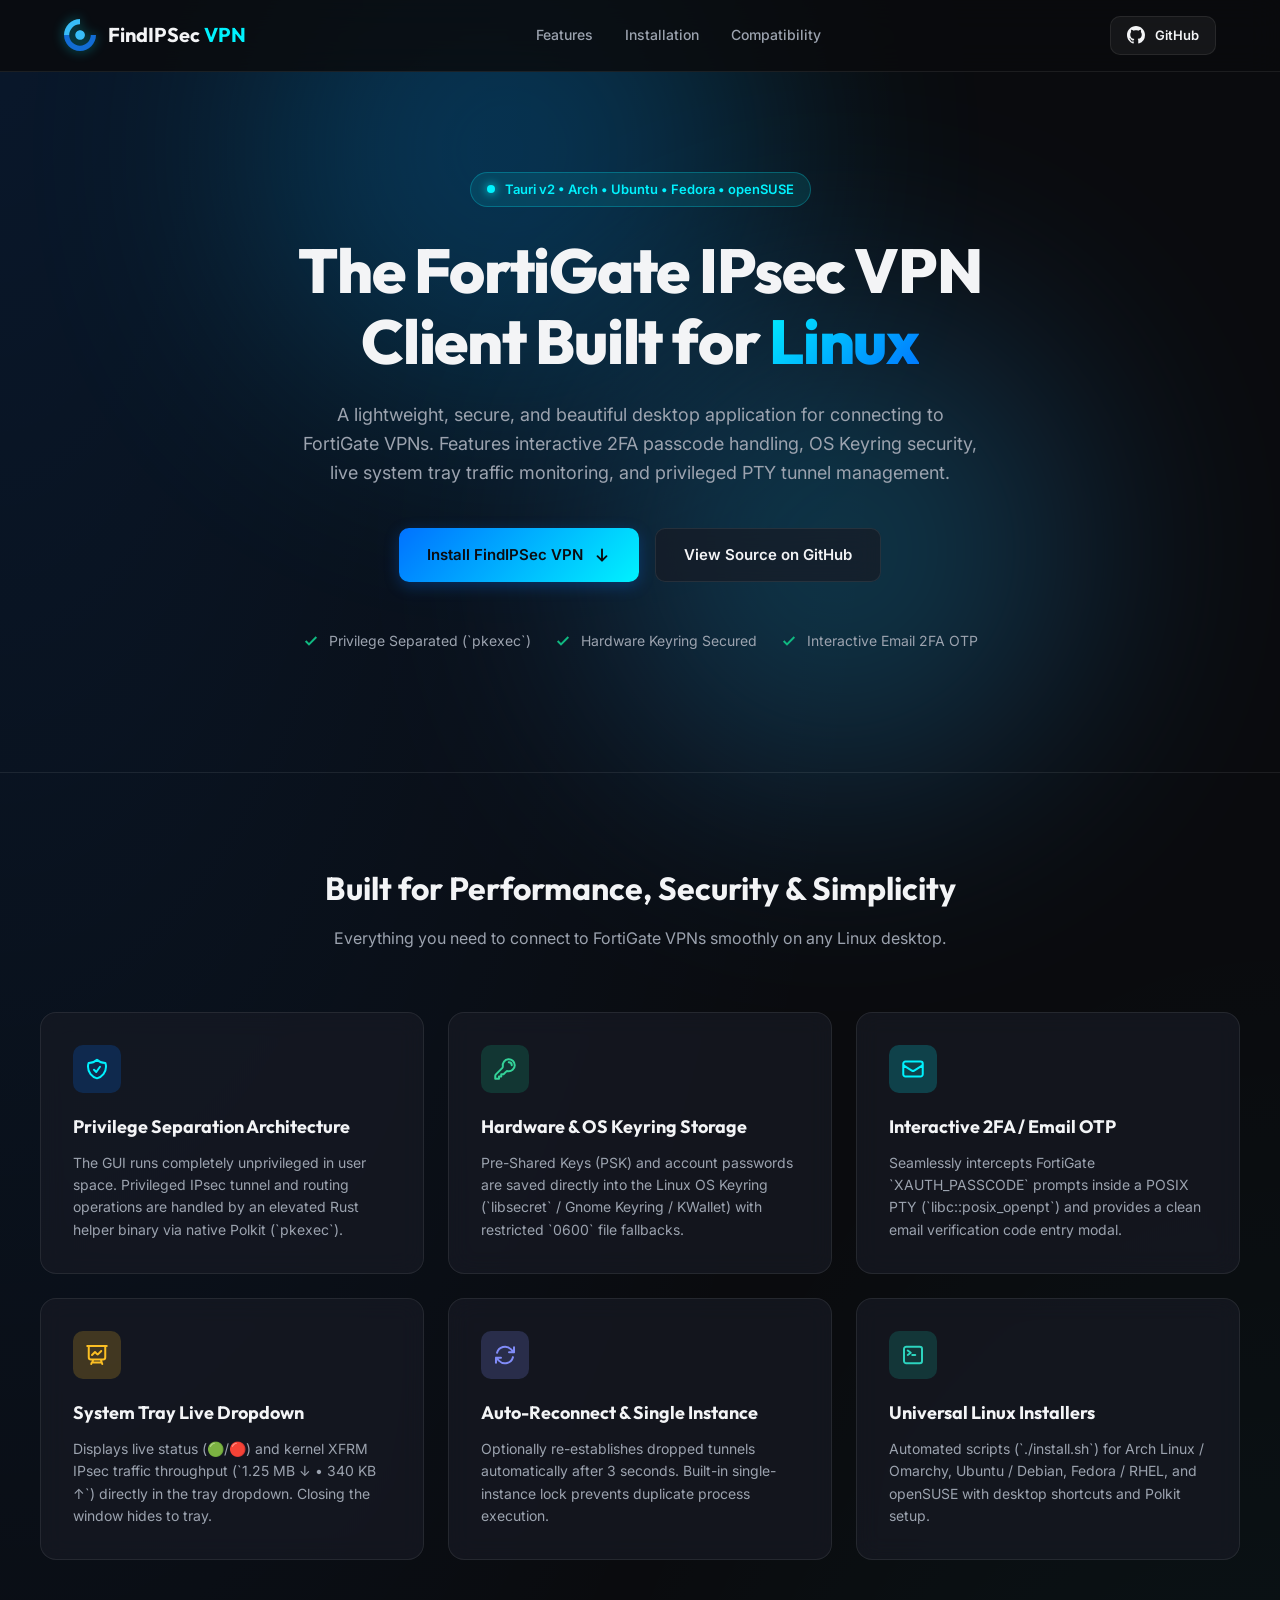
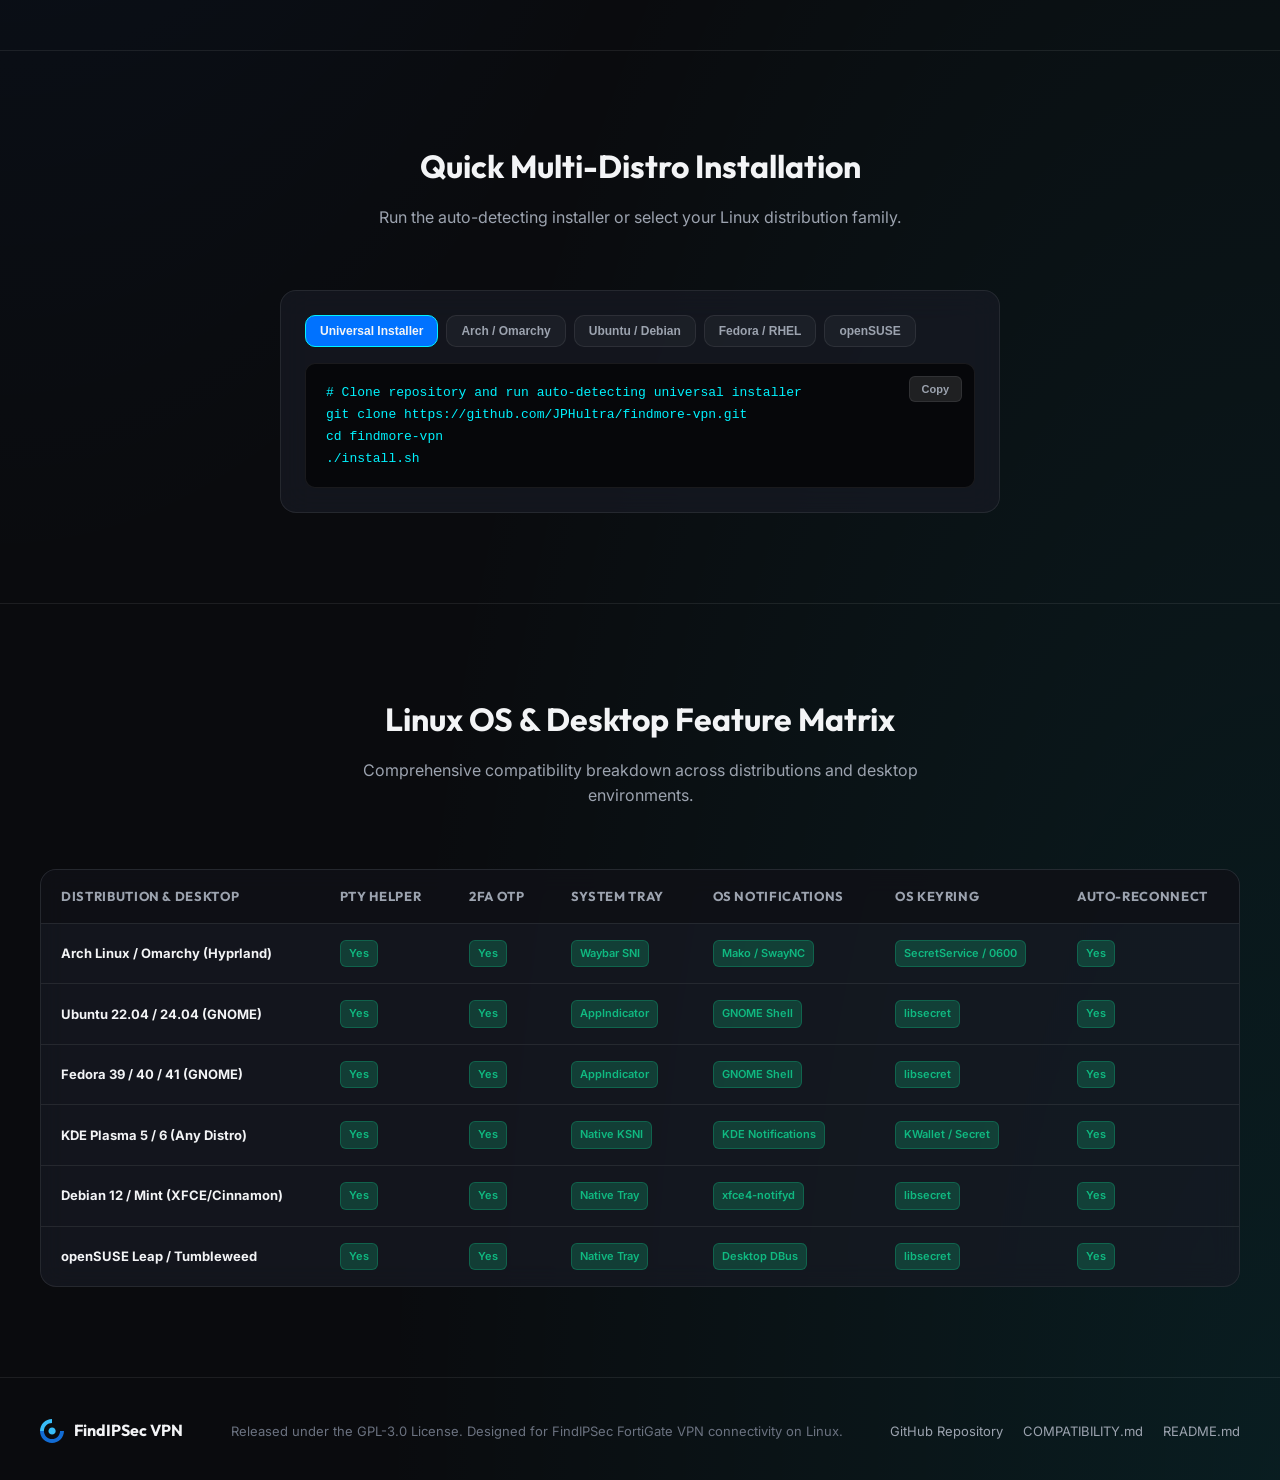
==== commit 5a614db2: "Fix branding" ====
--- a/docs/index.html
+++ b/docs/index.html
@@ -4,7 +4,7 @@
 <head>
   <meta charset="UTF-8">
   <meta name="viewport" content="width=device-width, initial-scale=1.0, viewport-fit=cover">
-  <title>Findmore FortiGate VPN Client — Lightweight Linux Desktop GUI</title>
+  <title>FindIPSec FortiGate VPN Client — Lightweight Linux Desktop GUI</title>
   <meta name="description"
     content="A lightweight, secure, and beautiful desktop application for connecting to FortiGate IPsec VPNs on Linux with interactive 2FA, system tray metrics, and OS Keyring integration.">
   <link rel="icon" type="image/svg+xml" href="./assets/findmore_simple_icon.svg">
@@ -23,8 +23,8 @@
   <header class="navbar">
     <div class="nav-container">
       <a href="#" class="brand-link">
-        <img src="./assets/findmore_simple_icon.svg" alt="Findmore Logo" class="brand-logo">
-        <span class="brand-title">Findmore <span class="brand-accent">VPN</span></span>
+        <img src="./assets/findmore_simple_icon.svg" alt="FindIPSec Logo" class="brand-logo">
+        <span class="brand-title">FindIPSec <span class="brand-accent">VPN</span></span>
       </a>
 
       <nav class="nav-links">
@@ -64,7 +64,7 @@
 
         <div class="hero-cta">
           <a href="#installation" class="btn btn-primary btn-hero">
-            <span>Install Findmore VPN</span>
+            <span>Install FindIPSec VPN</span>
             <svg class="btn-icon" viewBox="0 0 24 24" fill="none" stroke="currentColor" stroke-width="2.5">
               <path stroke-linecap="round" stroke-linejoin="round" d="M12 4.5v15m0 0l6-6m-6 6l-6-6" />
             </svg>
@@ -310,12 +310,12 @@
   <footer class="footer">
     <div class="footer-container">
       <div class="footer-brand">
-        <img src="./assets/findmore_simple_icon.svg" alt="Findmore Logo" class="footer-logo">
-        <span class="footer-title">Findmore VPN</span>
+        <img src="./assets/findmore_simple_icon.svg" alt="FindIPSec Logo" class="footer-logo">
+        <span class="footer-title">FindIPSec VPN</span>
       </div>
 
       <p class="footer-text">
-        Released under the GPL-3.0 License. Designed for Findmore FortiGate VPN connectivity on Linux.
+        Released under the GPL-3.0 License. Designed for FindIPSec FortiGate VPN connectivity on Linux.
       </p>
 
       <div class="footer-links">
